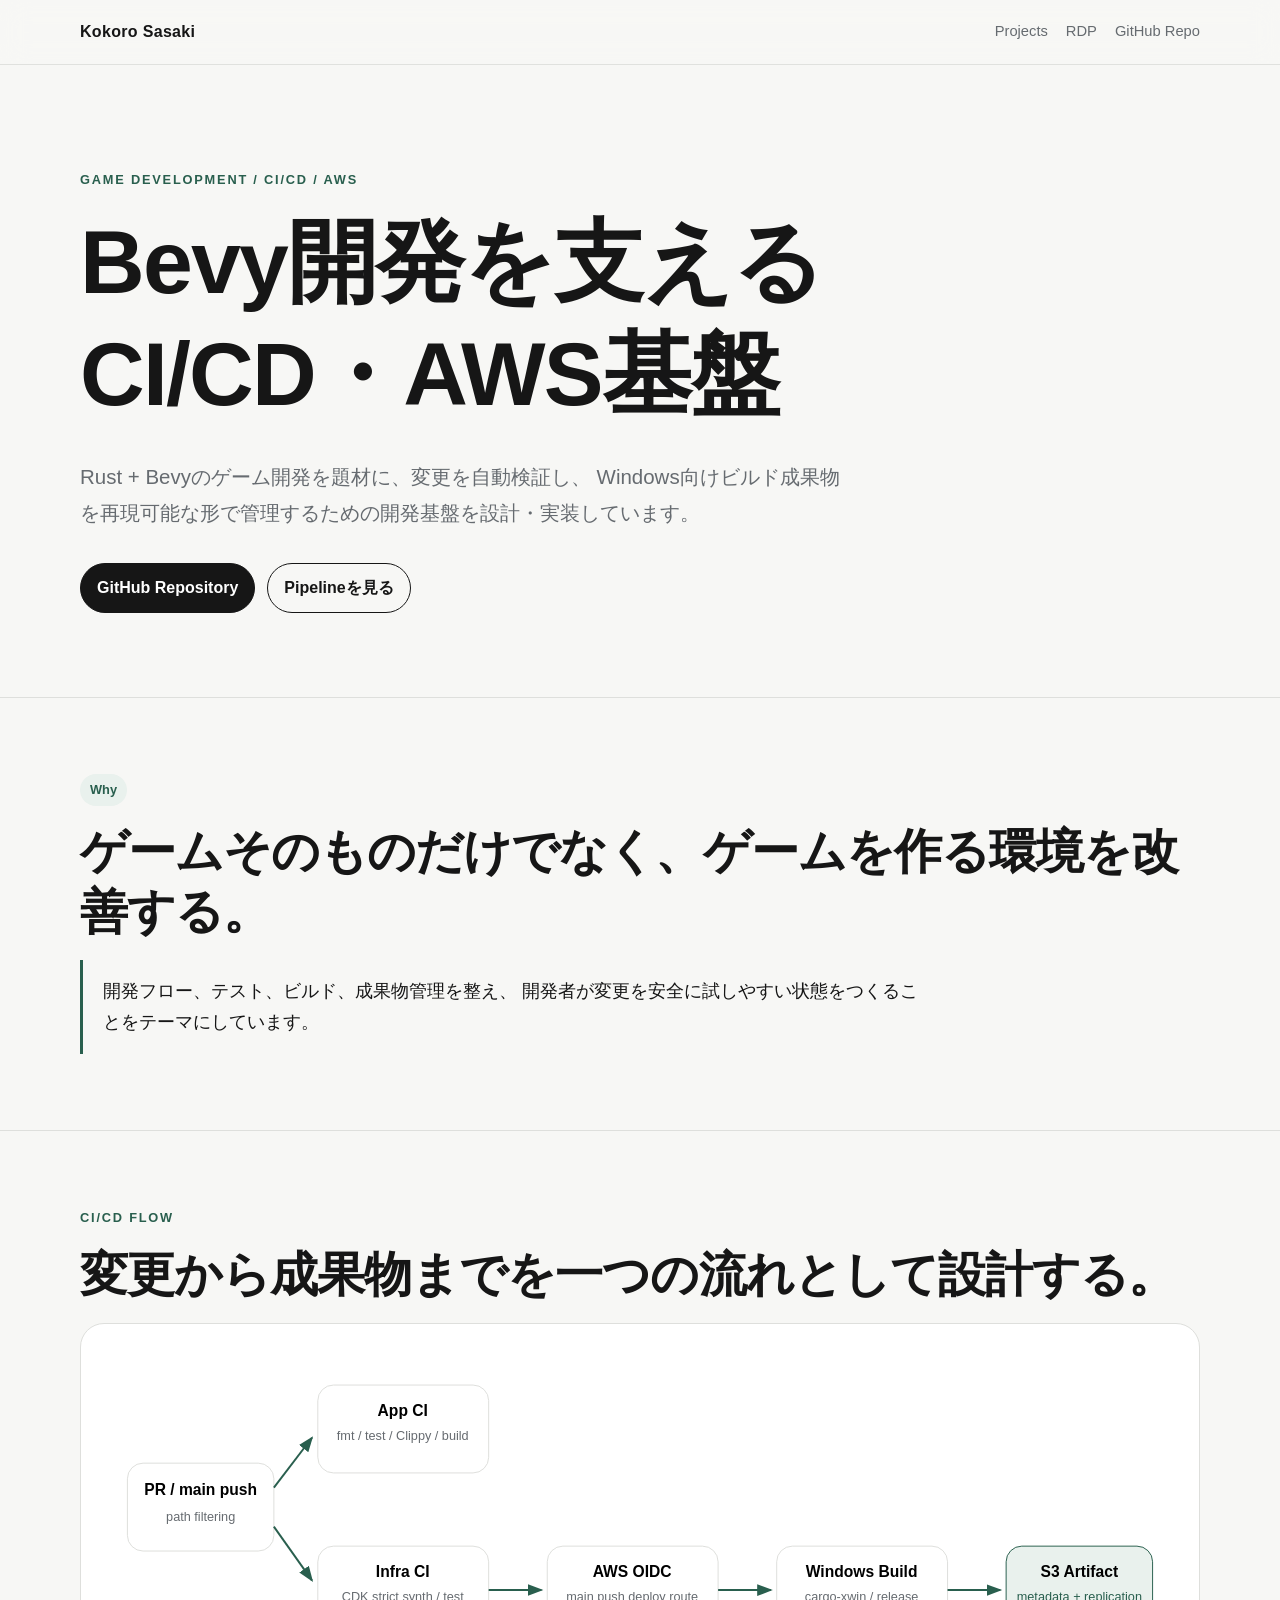
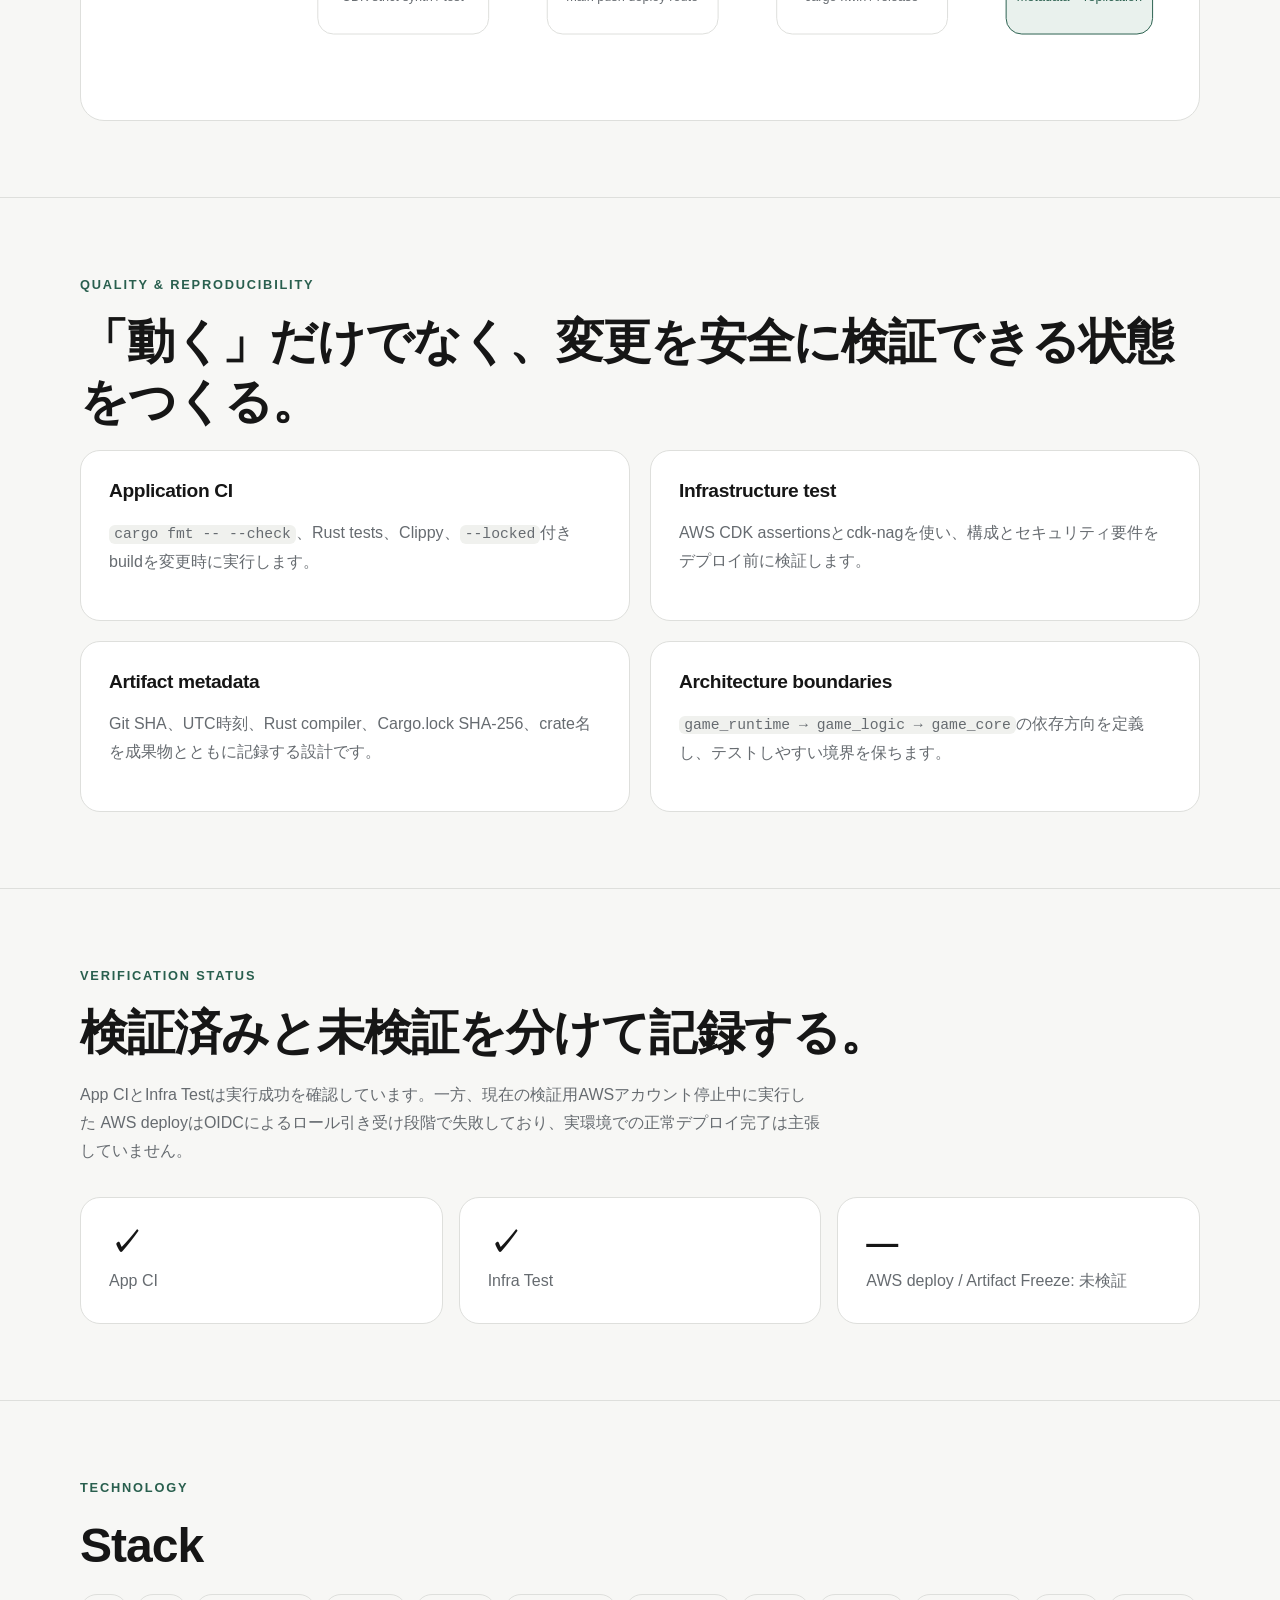
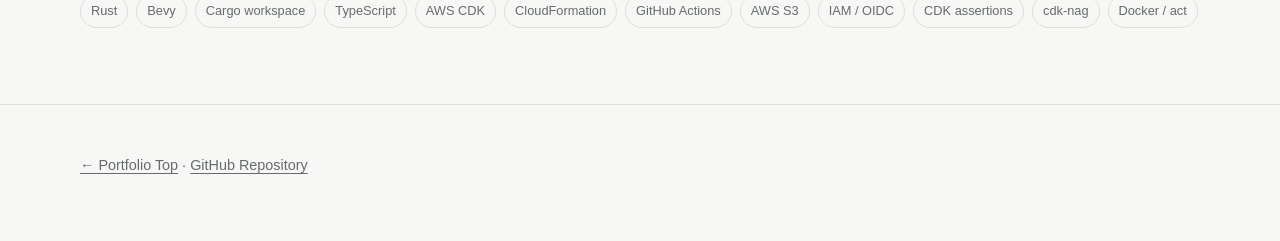
==== bevy.html @ 15b88d5d "Add bevy.html for portfolio site" ====
<!doctype html>
<html lang="ja">
<head>
  <meta charset="utf-8">
  <meta name="viewport" content="width=device-width, initial-scale=1">
  <meta name="description" content="Bevy開発を支えるCI/CD・AWS基盤 - project overview">
  <title>Bevy CI/CD & AWS Platform | Kokoro Sasaki</title>
  <link rel="stylesheet" href="assets/styles.css">
</head>
<body>
<header class="site-header">
  <div class="container nav">
    <a class="brand" href="index.html">Kokoro Sasaki</a>
    <nav class="nav-links">
      <a href="index.html#projects">Projects</a>
      <a href="rdp.html">RDP</a>
      <a href="https://github.com/sasakisenhi/Bevy_AWS_lesson">GitHub Repo</a>
    </nav>
  </div>
</header>

<main>
  <section class="hero">
    <div class="container">
      <p class="eyebrow">Game Development / CI/CD / AWS</p>
      <h1>Bevy開発を支えるCI/CD・AWS基盤</h1>
      <p class="lead">
        Rust + Bevyのゲーム開発を題材に、変更を自動検証し、
        Windows向けビルド成果物を再現可能な形で管理するための開発基盤を設計・実装しています。
      </p>
      <div class="hero-actions">
        <a class="button primary" href="https://github.com/sasakisenhi/Bevy_AWS_lesson">GitHub Repository</a>
        <a class="button" href="#pipeline">Pipelineを見る</a>
      </div>
    </div>
  </section>

  <section class="section">
    <div class="container">
      <span class="kicker">Why</span>
      <h2 style="margin-top:16px;">ゲームそのものだけでなく、ゲームを作る環境を改善する。</h2>
      <div class="callout">
        開発フロー、テスト、ビルド、成果物管理を整え、
        開発者が変更を安全に試しやすい状態をつくることをテーマにしています。
      </div>
    </div>
  </section>

  <section class="section" id="pipeline">
    <div class="container">
      <p class="eyebrow">CI/CD Flow</p>
      <h2>変更から成果物までを一つの流れとして設計する。</h2>
      <div class="diagram">
        <svg viewBox="0 0 1100 360" role="img" aria-label="Bevy CI/CD flow">
          <defs>
            <marker id="arrow-bevy" markerWidth="10" markerHeight="10" refX="7" refY="3" orient="auto"><path d="M0,0 L0,6 L8,3 z" fill="#295f4e"/></marker>
          </defs>
          <g font-family="sans-serif">
            <rect x="25" y="120" width="150" height="90" rx="16" fill="#fff" stroke="#dedfdc"/>
            <text x="100" y="153" text-anchor="middle" font-weight="700">PR / main push</text>
            <text x="100" y="179" text-anchor="middle" font-size="13" fill="#666b70">path filtering</text>

            <rect x="220" y="40" width="175" height="90" rx="16" fill="#fff" stroke="#dedfdc"/>
            <text x="307" y="72" text-anchor="middle" font-weight="700">App CI</text>
            <text x="307" y="96" text-anchor="middle" font-size="13" fill="#666b70">fmt / test / Clippy / build</text>

            <rect x="220" y="205" width="175" height="90" rx="16" fill="#fff" stroke="#dedfdc"/>
            <text x="307" y="237" text-anchor="middle" font-weight="700">Infra CI</text>
            <text x="307" y="261" text-anchor="middle" font-size="13" fill="#666b70">CDK strict synth / test</text>

            <rect x="455" y="205" width="175" height="90" rx="16" fill="#fff" stroke="#dedfdc"/>
            <text x="542" y="237" text-anchor="middle" font-weight="700">AWS OIDC</text>
            <text x="542" y="261" text-anchor="middle" font-size="13" fill="#666b70">main push deploy route</text>

            <rect x="690" y="205" width="175" height="90" rx="16" fill="#fff" stroke="#dedfdc"/>
            <text x="777" y="237" text-anchor="middle" font-weight="700">Windows Build</text>
            <text x="777" y="261" text-anchor="middle" font-size="13" fill="#666b70">cargo-xwin / release</text>

            <rect x="925" y="205" width="150" height="90" rx="16" fill="#e9f1ed" stroke="#295f4e"/>
            <text x="1000" y="237" text-anchor="middle" font-weight="700">S3 Artifact</text>
            <text x="1000" y="261" text-anchor="middle" font-size="13" fill="#295f4e">metadata + replication</text>

            <g stroke="#295f4e" stroke-width="2" marker-end="url(#arrow-bevy)">
              <line x1="175" y1="145" x2="214" y2="94"/>
              <line x1="175" y1="185" x2="214" y2="240"/>
              <line x1="395" y1="250" x2="449" y2="250"/>
              <line x1="630" y1="250" x2="684" y2="250"/>
              <line x1="865" y1="250" x2="919" y2="250"/>
            </g>
          </g>
        </svg>
      </div>
    </div>
  </section>

  <section class="section">
    <div class="container">
      <p class="eyebrow">Quality & Reproducibility</p>
      <h2>「動く」だけでなく、変更を安全に検証できる状態をつくる。</h2>
      <div class="grid-2">
        <div class="card"><h3>Application CI</h3><p class="muted"><code>cargo fmt -- --check</code>、Rust tests、Clippy、<code>--locked</code>付きbuildを変更時に実行します。</p></div>
        <div class="card"><h3>Infrastructure test</h3><p class="muted">AWS CDK assertionsとcdk-nagを使い、構成とセキュリティ要件をデプロイ前に検証します。</p></div>
        <div class="card"><h3>Artifact metadata</h3><p class="muted">Git SHA、UTC時刻、Rust compiler、Cargo.lock SHA-256、crate名を成果物とともに記録する設計です。</p></div>
        <div class="card"><h3>Architecture boundaries</h3><p class="muted"><code>game_runtime → game_logic → game_core</code>の依存方向を定義し、テストしやすい境界を保ちます。</p></div>
      </div>
    </div>
  </section>

  <section class="section">
    <div class="container">
      <p class="eyebrow">Verification Status</p>
      <h2>検証済みと未検証を分けて記録する。</h2>
      <p class="section-intro">
        App CIとInfra Testは実行成功を確認しています。一方、現在の検証用AWSアカウント停止中に実行した
        AWS deployはOIDCによるロール引き受け段階で失敗しており、実環境での正常デプロイ完了は主張していません。
      </p>
      <div class="grid-3">
        <div class="card"><div class="metric">✓</div><div class="muted">App CI</div></div>
        <div class="card"><div class="metric">✓</div><div class="muted">Infra Test</div></div>
        <div class="card"><div class="metric">—</div><div class="muted">AWS deploy / Artifact Freeze: 未検証</div></div>
      </div>
    </div>
  </section>

  <section class="section">
    <div class="container">
      <p class="eyebrow">Technology</p>
      <h2>Stack</h2>
      <div class="tags">
        <span class="tag">Rust</span><span class="tag">Bevy</span><span class="tag">Cargo workspace</span>
        <span class="tag">TypeScript</span><span class="tag">AWS CDK</span><span class="tag">CloudFormation</span>
        <span class="tag">GitHub Actions</span><span class="tag">AWS S3</span><span class="tag">IAM / OIDC</span>
        <span class="tag">CDK assertions</span><span class="tag">cdk-nag</span><span class="tag">Docker / act</span>
      </div>
    </div>
  </section>
</main>

<footer><div class="container"><a href="index.html">← Portfolio Top</a> · <a href="https://github.com/sasakisenhi/Bevy_AWS_lesson">GitHub Repository</a></div></footer>
</body>
</html>
---- assets/styles.css ----
:root {
  --bg: #f7f7f5;
  --surface: #ffffff;
  --text: #161616;
  --muted: #666b70;
  --line: #dedfdc;
  --accent: #295f4e;
  --accent-soft: #e9f1ed;
  --code: #f0f1ee;
  --max: 1120px;
}

* { box-sizing: border-box; }
html { scroll-behavior: smooth; }
body {
  margin: 0;
  background: var(--bg);
  color: var(--text);
  font-family: -apple-system, BlinkMacSystemFont, "Segoe UI", "Noto Sans JP",
    "Hiragino Kaku Gothic ProN", "Yu Gothic", sans-serif;
  line-height: 1.75;
}
a { color: inherit; text-decoration-thickness: 1px; text-underline-offset: 3px; }
a:hover { color: var(--accent); }
.container { width: min(calc(100% - 40px), var(--max)); margin: 0 auto; }
.site-header {
  position: sticky; top: 0; z-index: 20;
  backdrop-filter: blur(14px);
  background: rgba(247,247,245,.88);
  border-bottom: 1px solid rgba(222,223,220,.9);
}
.nav { min-height: 64px; display: flex; align-items: center; justify-content: space-between; gap: 24px; }
.brand { font-weight: 700; text-decoration: none; letter-spacing: .02em; }
.nav-links { display: flex; flex-wrap: wrap; gap: 18px; font-size: .92rem; color: var(--muted); }
.nav-links a { text-decoration: none; }
.hero { padding: 104px 0 84px; }
.eyebrow {
  margin: 0 0 16px; color: var(--accent); font-weight: 700;
  font-size: .8rem; letter-spacing: .14em; text-transform: uppercase;
}
h1, h2, h3 { line-height: 1.25; letter-spacing: -.02em; }
h1 { font-size: clamp(2.7rem, 7vw, 5.6rem); margin: 0; max-width: 980px; font-weight: 760; }
h2 { font-size: clamp(1.8rem, 4vw, 3rem); margin: 0 0 18px; }
h3 { font-size: 1.2rem; margin: 0 0 10px; }
.lead { max-width: 760px; font-size: clamp(1.05rem, 2vw, 1.28rem); color: var(--muted); margin: 28px 0 0; }
.hero-actions { display: flex; flex-wrap: wrap; gap: 12px; margin-top: 32px; }
.button {
  display: inline-flex; align-items: center; justify-content: center;
  padding: 10px 16px; border: 1px solid var(--text); border-radius: 999px;
  text-decoration: none; font-weight: 650; background: transparent;
}
.button.primary { background: var(--text); color: white; }
.button.primary:hover { background: var(--accent); border-color: var(--accent); color: white; }
.section { padding: 76px 0; border-top: 1px solid var(--line); }
.section-intro { max-width: 740px; color: var(--muted); margin-bottom: 32px; }
.grid-2 { display: grid; grid-template-columns: repeat(2, minmax(0,1fr)); gap: 20px; }
.grid-3 { display: grid; grid-template-columns: repeat(3, minmax(0,1fr)); gap: 16px; }
.card {
  background: var(--surface); border: 1px solid var(--line); border-radius: 20px;
  padding: 28px;
}
.project-card {
  min-height: 360px; display: flex; flex-direction: column; justify-content: space-between;
}
.project-card .meta { color: var(--accent); font-size: .82rem; font-weight: 700; letter-spacing: .08em; text-transform: uppercase; }
.project-card p { color: var(--muted); }
.tags { display: flex; flex-wrap: wrap; gap: 8px; margin: 18px 0 0; }
.tag { border: 1px solid var(--line); border-radius: 999px; padding: 5px 10px; font-size: .8rem; color: var(--muted); background: var(--bg); }
.card-link { margin-top: 28px; font-weight: 700; }
.diagram {
  background: var(--surface); border: 1px solid var(--line); border-radius: 24px;
  padding: 22px; overflow-x: auto;
}
.diagram svg { display: block; width: 100%; height: auto; min-width: 700px; }
.kicker {
  display: inline-block; background: var(--accent-soft); color: var(--accent);
  border-radius: 999px; padding: 5px 10px; font-weight: 700; font-size: .8rem;
}
.metric { font-size: 2rem; font-weight: 760; line-height: 1.1; margin-bottom: 6px; }
.muted { color: var(--muted); }
.callout {
  border-left: 3px solid var(--accent); padding: 16px 0 16px 20px;
  max-width: 850px; font-size: 1.1rem;
}
.flow {
  display: grid; grid-template-columns: repeat(6, minmax(120px,1fr)); gap: 10px;
  align-items: stretch; margin-top: 24px;
}
.flow-step {
  background: var(--surface); border: 1px solid var(--line); border-radius: 16px;
  padding: 18px 14px; min-height: 110px;
}
.flow-step strong { display: block; font-size: .92rem; margin-bottom: 7px; }
.flow-step span { color: var(--muted); font-size: .82rem; }
.list-clean { list-style: none; padding: 0; margin: 0; }
.list-clean li { padding: 14px 0; border-bottom: 1px solid var(--line); }
.list-clean li:last-child { border-bottom: 0; }
footer { padding: 48px 0 64px; border-top: 1px solid var(--line); color: var(--muted); font-size: .9rem; }
code { background: var(--code); border-radius: 6px; padding: .1em .35em; font-family: ui-monospace, SFMono-Regular, Menlo, monospace; font-size: .92em; }

@media (max-width: 800px) {
  .hero { padding: 72px 0 58px; }
  .grid-2, .grid-3 { grid-template-columns: 1fr; }
  .flow { grid-template-columns: 1fr 1fr; }
  .nav { align-items: flex-start; padding: 14px 0; }
  .nav-links { justify-content: flex-end; }
}
@media (max-width: 520px) {
  .container { width: min(calc(100% - 28px), var(--max)); }
  .flow { grid-template-columns: 1fr; }
  .nav { flex-direction: column; gap: 8px; }
  h1 { font-size: 2.55rem; }
}
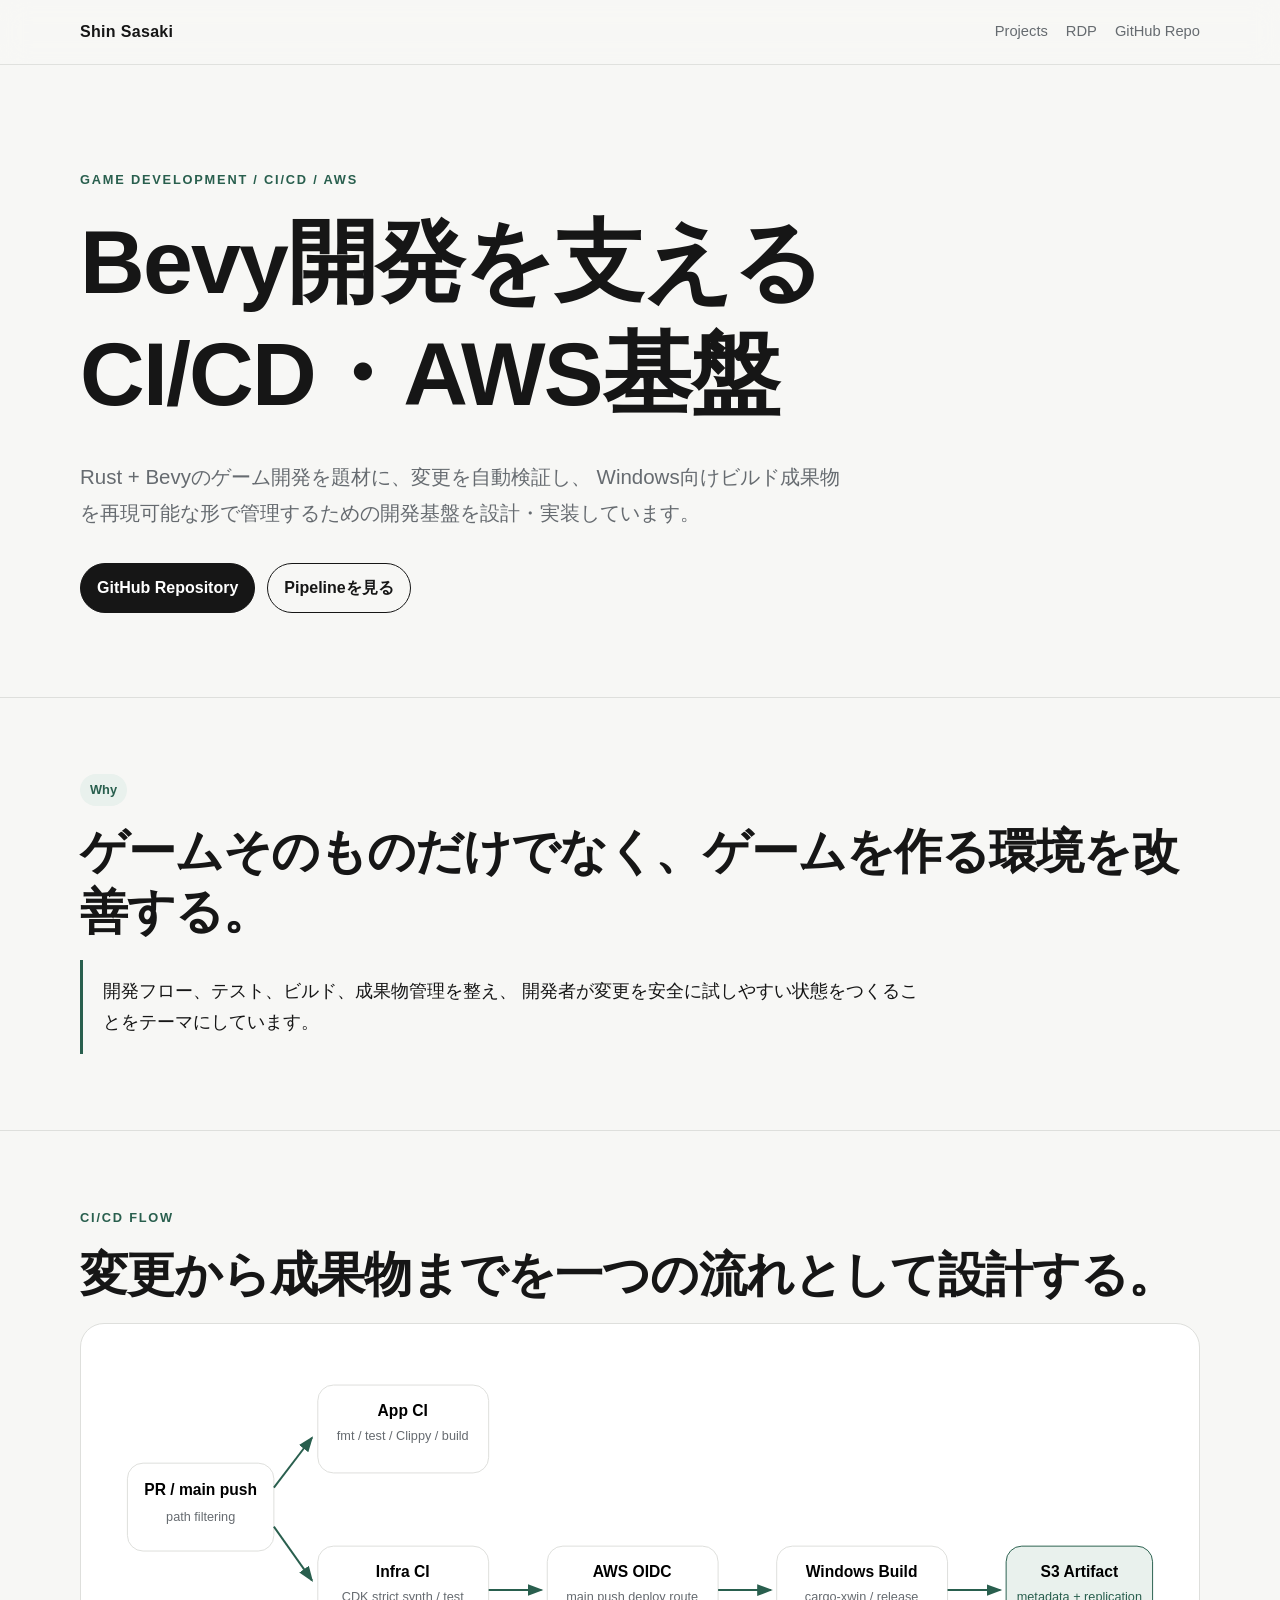
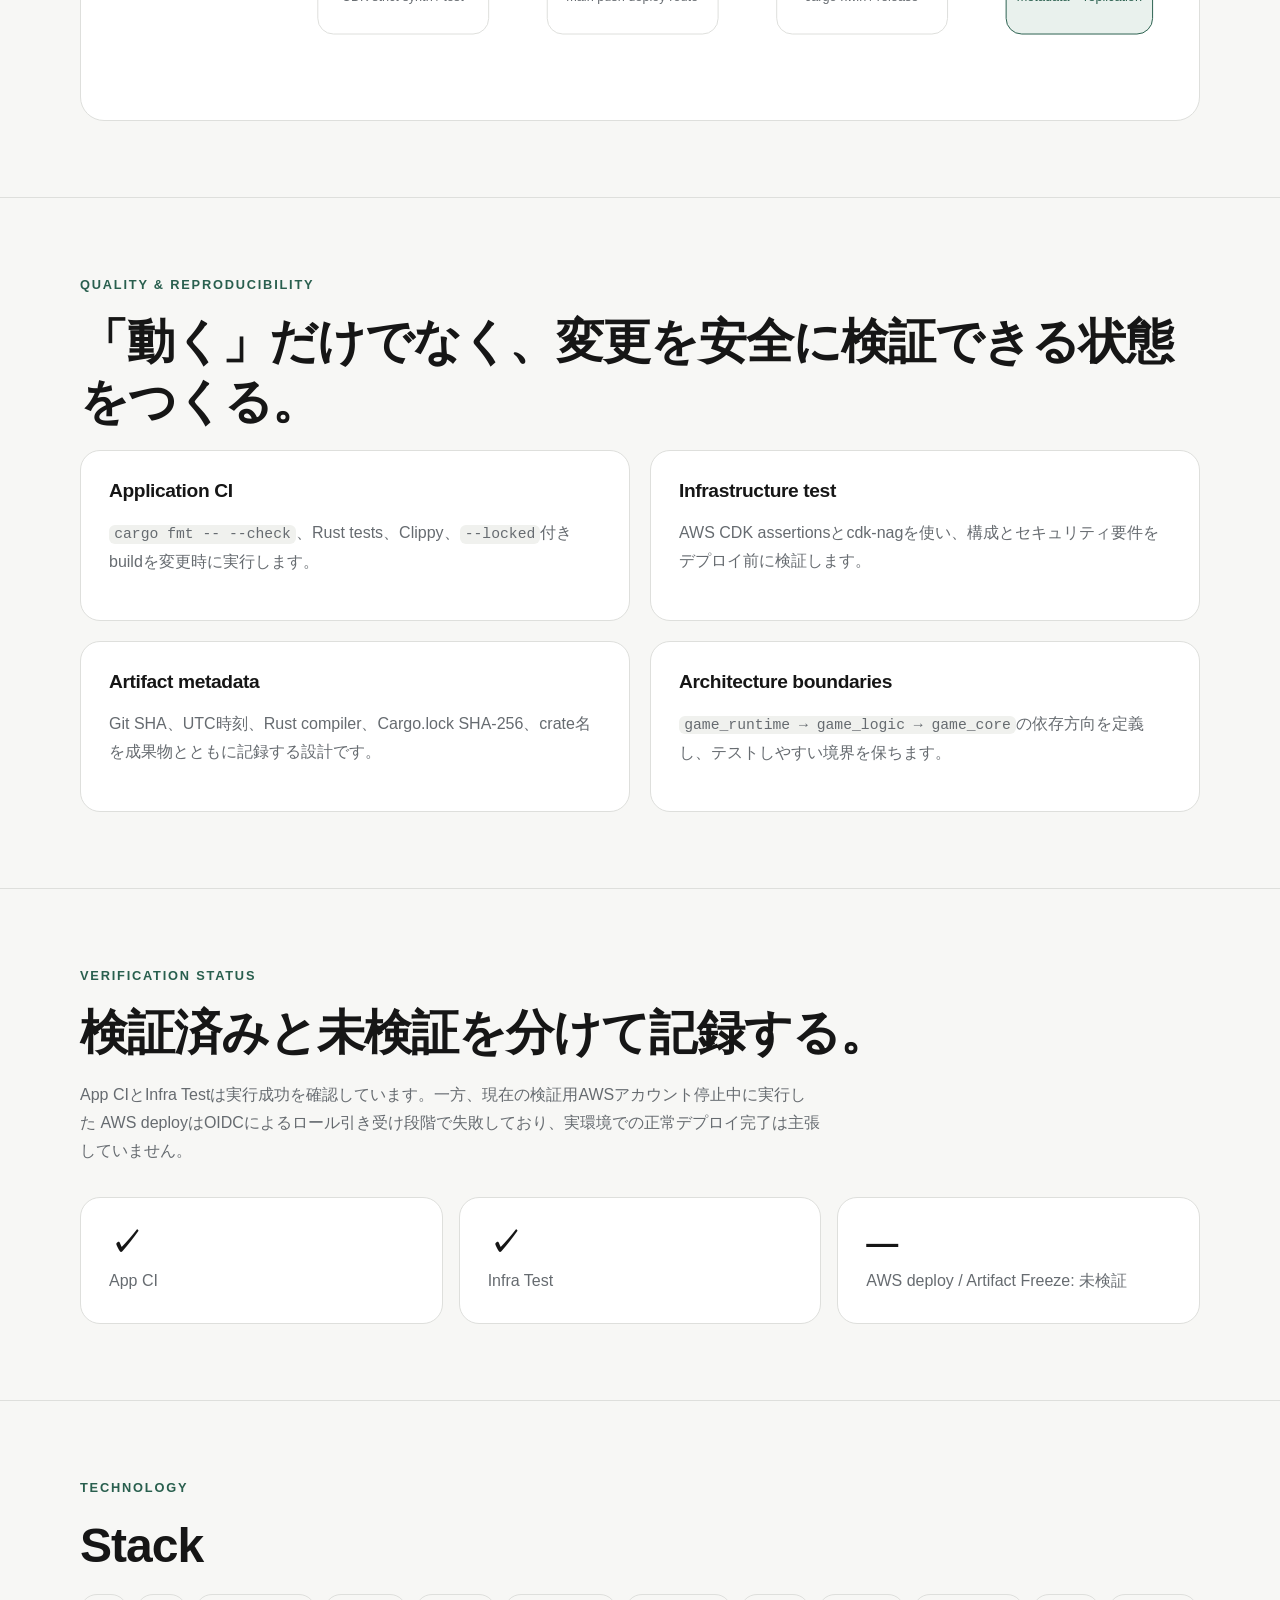
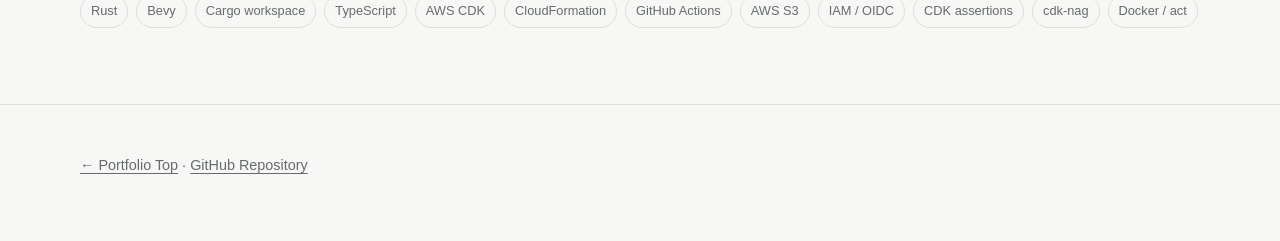
==== commit f783c39f: "Standardize portfolio name to Shin Sasaki" ====
--- a/bevy.html
+++ b/bevy.html
@@ -4,13 +4,13 @@
   <meta charset="utf-8">
   <meta name="viewport" content="width=device-width, initial-scale=1">
   <meta name="description" content="Bevy開発を支えるCI/CD・AWS基盤 - project overview">
-  <title>Bevy CI/CD & AWS Platform | Kokoro Sasaki</title>
+  <title>Bevy CI/CD & AWS Platform | Shin Sasaki</title>
   <link rel="stylesheet" href="assets/styles.css">
 </head>
 <body>
 <header class="site-header">
   <div class="container nav">
-    <a class="brand" href="index.html">Kokoro Sasaki</a>
+    <a class="brand" href="index.html">Shin Sasaki</a>
     <nav class="nav-links">
       <a href="index.html#projects">Projects</a>
       <a href="rdp.html">RDP</a>
--- a/assets/styles.css
+++ b/assets/styles.css
@@ -103,6 +103,8 @@
   .hero { padding: 72px 0 58px; }
   .grid-2, .grid-3 { grid-template-columns: 1fr; }
   .flow { grid-template-columns: 1fr 1fr; }
+  .evidence-block { grid-template-columns: 1fr; }
+  .terminal-shot img { margin: 0 auto; }
   .nav { align-items: flex-start; padding: 14px 0; }
   .nav-links { justify-content: flex-end; }
 }
@@ -112,3 +114,33 @@
   .nav { flex-direction: column; gap: 8px; }
   h1 { font-size: 2.55rem; }
 }
+
+
+.evidence-block {
+  margin-top: 32px;
+  display: grid;
+  grid-template-columns: minmax(0, 1fr) 360px;
+  gap: 32px;
+  align-items: center;
+  background: var(--surface);
+  border: 1px solid var(--line);
+  border-radius: 24px;
+  padding: 28px;
+}
+.evidence-copy .eyebrow { margin-bottom: 10px; }
+.evidence-copy h3 { font-size: 1.45rem; }
+.terminal-shot { margin: 0; }
+.terminal-shot img {
+  display: block;
+  width: 340px;
+  max-width: 100%;
+  height: auto;
+  border-radius: 12px;
+  box-shadow: 0 14px 36px rgba(22, 22, 22, .12);
+}
+.terminal-shot figcaption {
+  margin-top: 10px;
+  color: var(--muted);
+  font-size: .82rem;
+  line-height: 1.55;
+}
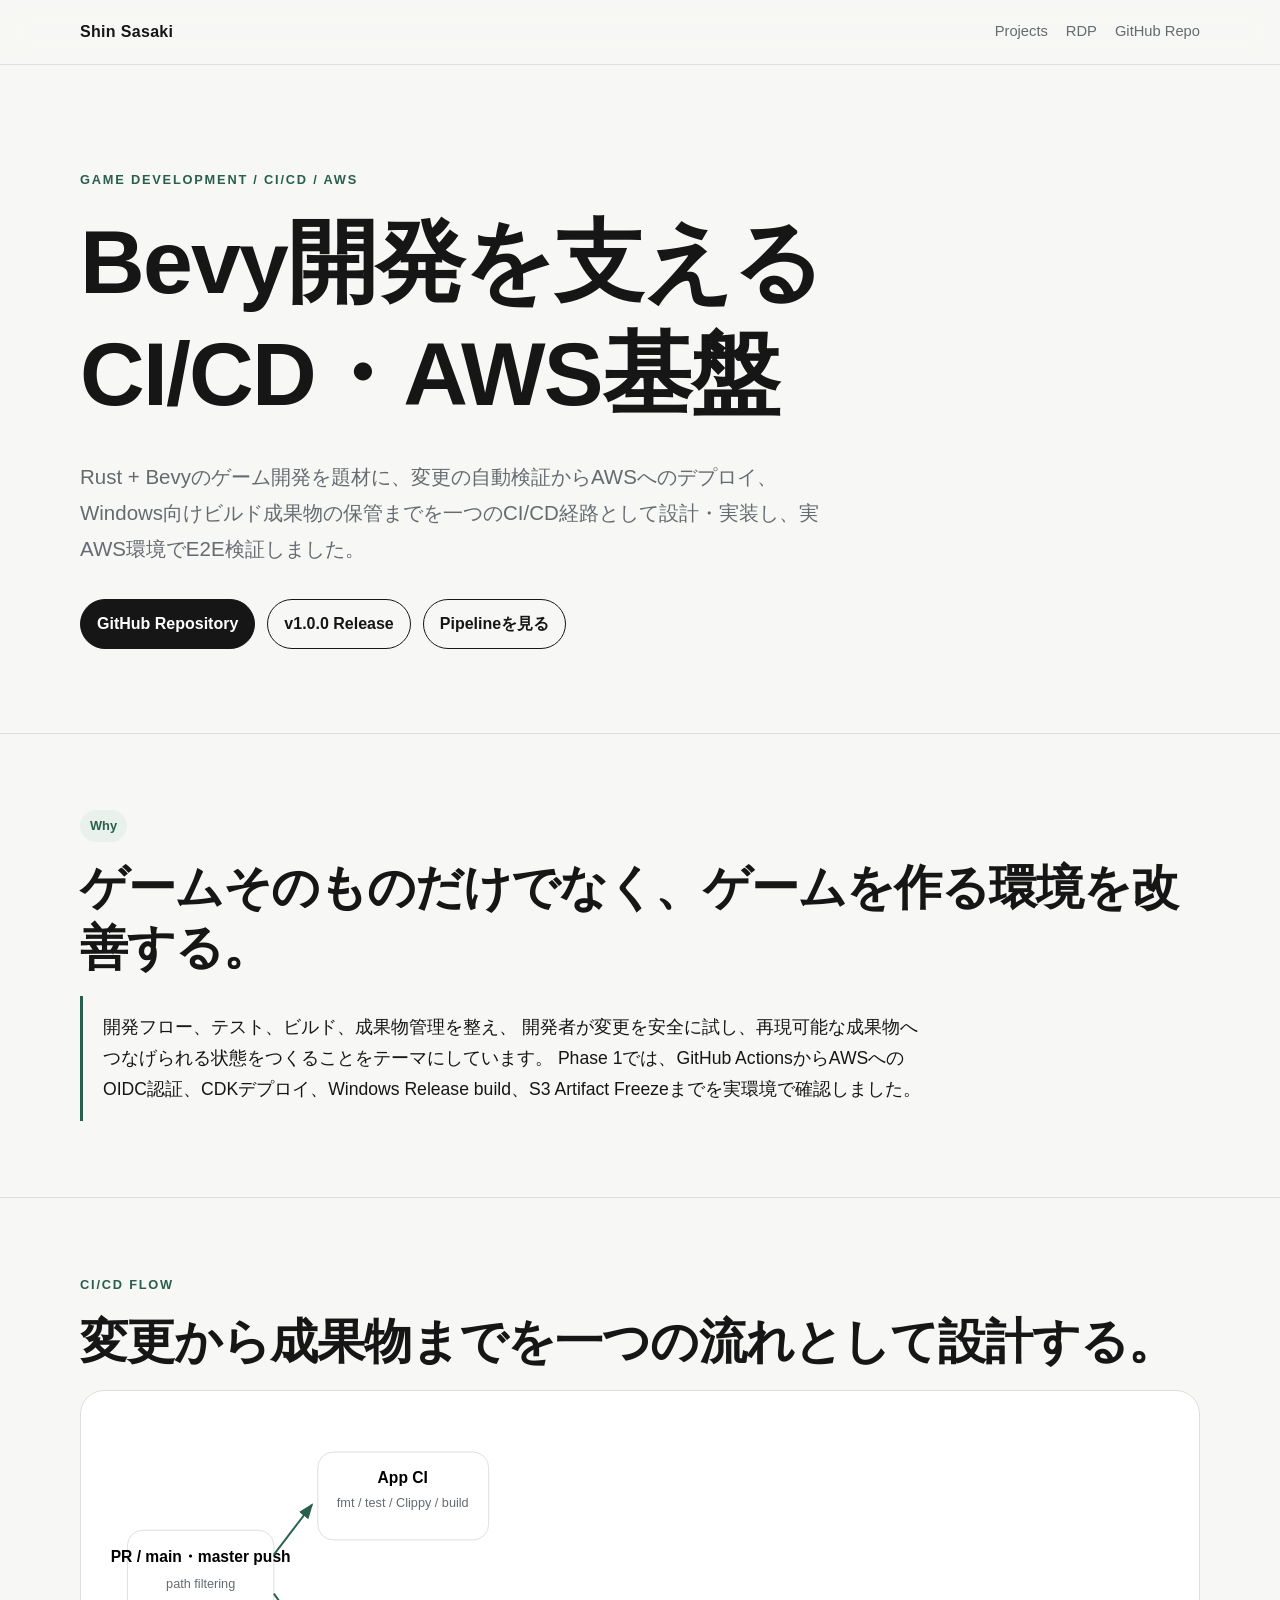
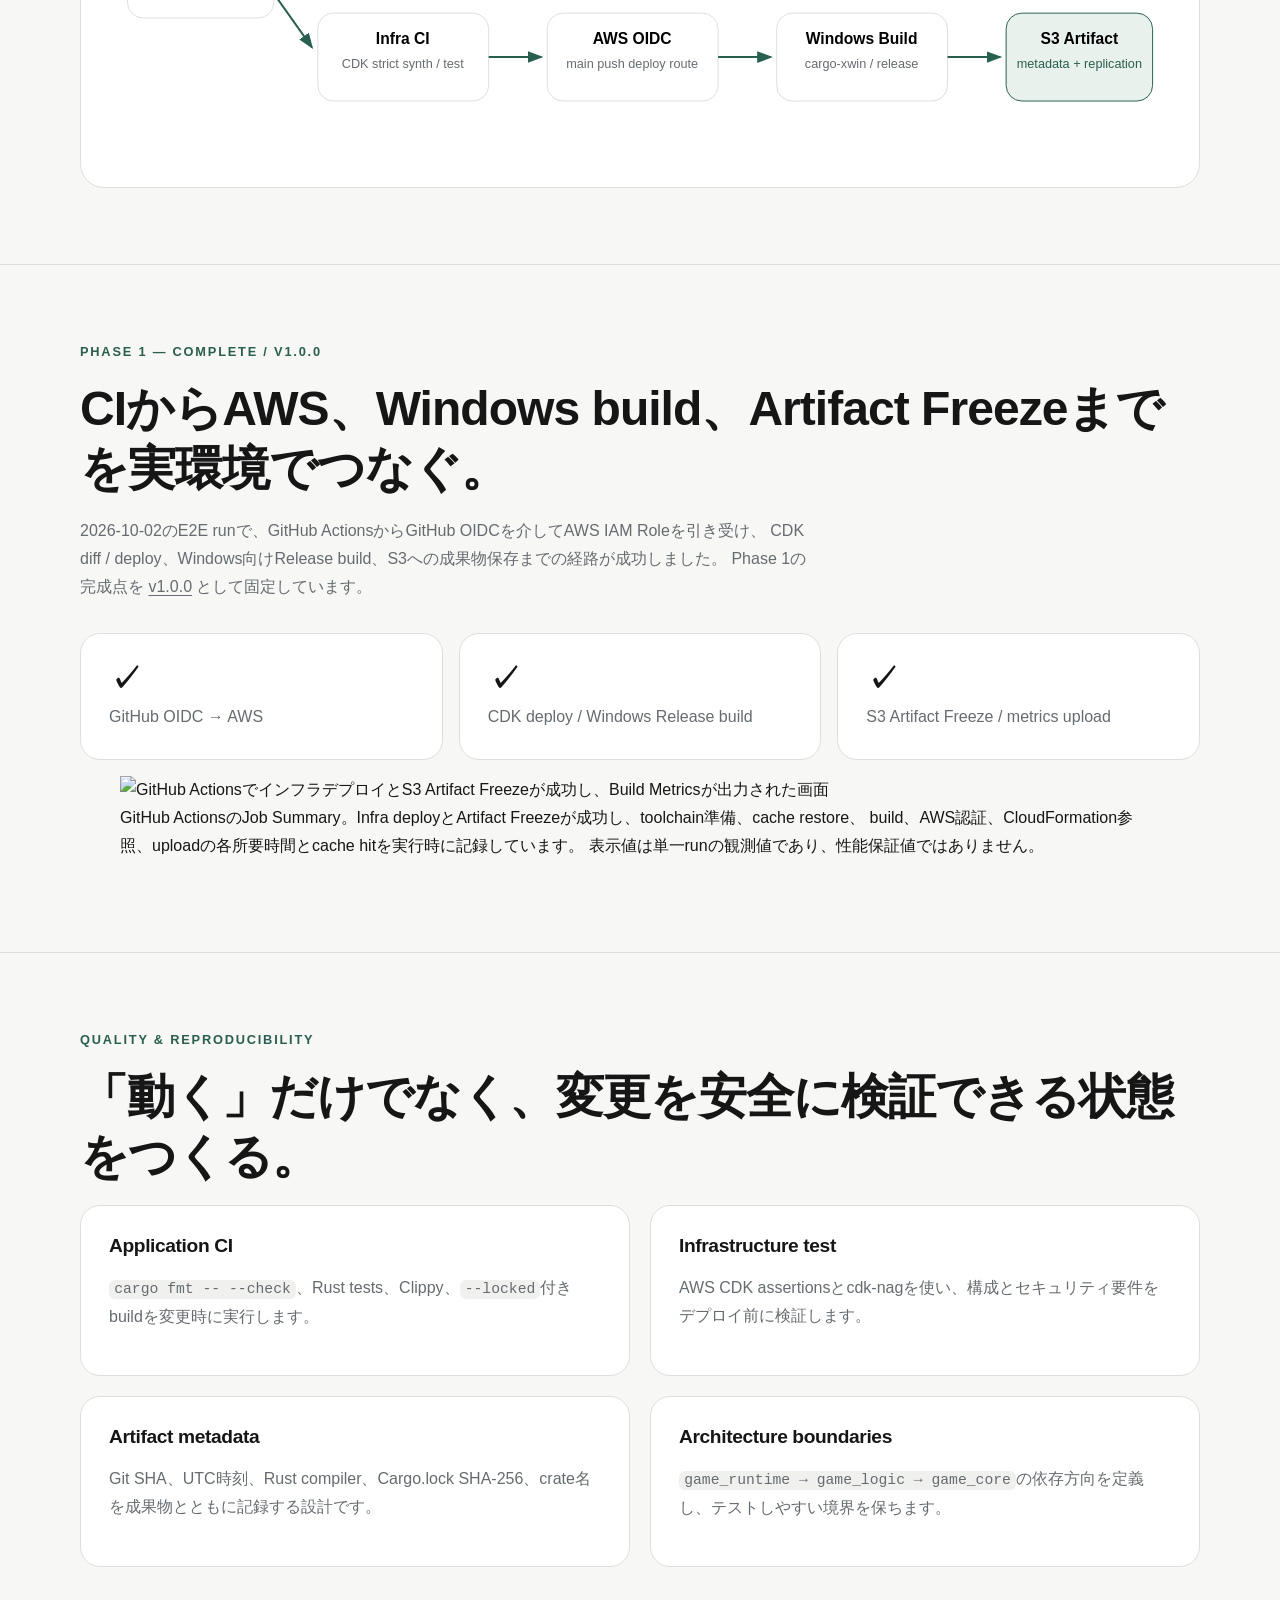
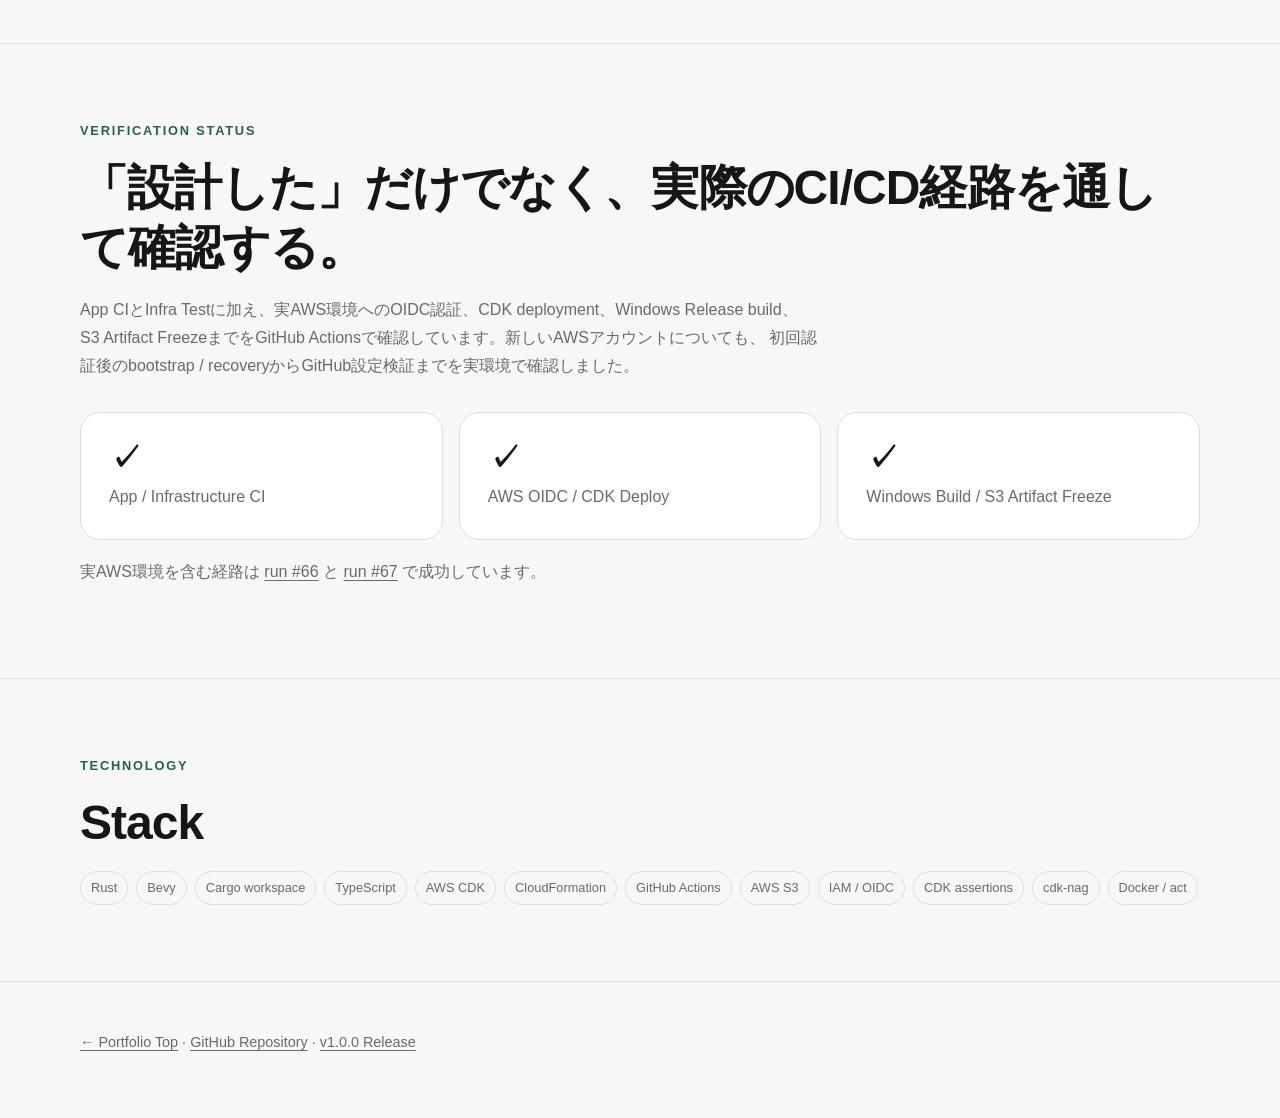
==== commit d768cd62: "Refresh Bevy portfolio for v1.0.0" ====
--- a/bevy.html
+++ b/bevy.html
@@ -25,11 +25,12 @@
       <p class="eyebrow">Game Development / CI/CD / AWS</p>
       <h1>Bevy開発を支えるCI/CD・AWS基盤</h1>
       <p class="lead">
-        Rust + Bevyのゲーム開発を題材に、変更を自動検証し、
-        Windows向けビルド成果物を再現可能な形で管理するための開発基盤を設計・実装しています。
+        Rust + Bevyのゲーム開発を題材に、変更の自動検証からAWSへのデプロイ、
+        Windows向けビルド成果物の保管までを一つのCI/CD経路として設計・実装し、実AWS環境でE2E検証しました。
       </p>
       <div class="hero-actions">
         <a class="button primary" href="https://github.com/sasakisenhi/Bevy_AWS_lesson">GitHub Repository</a>
+        <a class="button" href="https://github.com/sasakisenhi/Bevy_AWS_lesson/releases/tag/v1.0.0">v1.0.0 Release</a>
         <a class="button" href="#pipeline">Pipelineを見る</a>
       </div>
     </div>
@@ -41,7 +42,8 @@
       <h2 style="margin-top:16px;">ゲームそのものだけでなく、ゲームを作る環境を改善する。</h2>
       <div class="callout">
         開発フロー、テスト、ビルド、成果物管理を整え、
-        開発者が変更を安全に試しやすい状態をつくることをテーマにしています。
+        開発者が変更を安全に試し、再現可能な成果物へつなげられる状態をつくることをテーマにしています。
+        Phase 1では、GitHub ActionsからAWSへのOIDC認証、CDKデプロイ、Windows Release build、S3 Artifact Freezeまでを実環境で確認しました。
       </div>
     </div>
   </section>
@@ -57,7 +59,7 @@
           </defs>
           <g font-family="sans-serif">
             <rect x="25" y="120" width="150" height="90" rx="16" fill="#fff" stroke="#dedfdc"/>
-            <text x="100" y="153" text-anchor="middle" font-weight="700">PR / main push</text>
+            <text x="100" y="153" text-anchor="middle" font-weight="700">PR / main・master push</text>
             <text x="100" y="179" text-anchor="middle" font-size="13" fill="#666b70">path filtering</text>
 
             <rect x="220" y="40" width="175" height="90" rx="16" fill="#fff" stroke="#dedfdc"/>
@@ -95,6 +97,35 @@
 
   <section class="section">
     <div class="container">
+      <p class="eyebrow">Phase 1 — Complete / v1.0.0</p>
+      <h2>CIからAWS、Windows build、Artifact Freezeまでを実環境でつなぐ。</h2>
+      <p class="section-intro">
+        2026-10-02のE2E runで、GitHub ActionsからGitHub OIDCを介してAWS IAM Roleを引き受け、
+        CDK diff / deploy、Windows向けRelease build、S3への成果物保存までの経路が成功しました。
+        Phase 1の完成点を <a href="https://github.com/sasakisenhi/Bevy_AWS_lesson/releases/tag/v1.0.0">v1.0.0</a> として固定しています。
+      </p>
+      <div class="grid-3">
+        <div class="card"><div class="metric">✓</div><div class="muted">GitHub OIDC → AWS</div></div>
+        <div class="card"><div class="metric">✓</div><div class="muted">CDK deploy / Windows Release build</div></div>
+        <div class="card"><div class="metric">✓</div><div class="muted">S3 Artifact Freeze / metrics upload</div></div>
+      </div>
+      <figure class="wide-shot">
+        <img
+          src="assets/bevy-ci-build-metrics.webp"
+          alt="GitHub ActionsでインフラデプロイとS3 Artifact Freezeが成功し、Build Metricsが出力された画面"
+          loading="lazy"
+        >
+        <figcaption>
+          GitHub ActionsのJob Summary。Infra deployとArtifact Freezeが成功し、toolchain準備、cache restore、
+          build、AWS認証、CloudFormation参照、uploadの各所要時間とcache hitを実行時に記録しています。
+          表示値は単一runの観測値であり、性能保証値ではありません。
+        </figcaption>
+      </figure>
+    </div>
+  </section>
+
+  <section class="section">
+    <div class="container">
       <p class="eyebrow">Quality & Reproducibility</p>
       <h2>「動く」だけでなく、変更を安全に検証できる状態をつくる。</h2>
       <div class="grid-2">
@@ -109,16 +140,23 @@
   <section class="section">
     <div class="container">
       <p class="eyebrow">Verification Status</p>
-      <h2>検証済みと未検証を分けて記録する。</h2>
+      <h2>「設計した」だけでなく、実際のCI/CD経路を通して確認する。</h2>
       <p class="section-intro">
-        App CIとInfra Testは実行成功を確認しています。一方、現在の検証用AWSアカウント停止中に実行した
-        AWS deployはOIDCによるロール引き受け段階で失敗しており、実環境での正常デプロイ完了は主張していません。
+        App CIとInfra Testに加え、実AWS環境へのOIDC認証、CDK deployment、Windows Release build、
+        S3 Artifact FreezeまでをGitHub Actionsで確認しています。新しいAWSアカウントについても、
+        初回認証後のbootstrap / recoveryからGitHub設定検証までを実環境で確認しました。
       </p>
       <div class="grid-3">
-        <div class="card"><div class="metric">✓</div><div class="muted">App CI</div></div>
-        <div class="card"><div class="metric">✓</div><div class="muted">Infra Test</div></div>
-        <div class="card"><div class="metric">—</div><div class="muted">AWS deploy / Artifact Freeze: 未検証</div></div>
+        <div class="card"><div class="metric">✓</div><div class="muted">App / Infrastructure CI</div></div>
+        <div class="card"><div class="metric">✓</div><div class="muted">AWS OIDC / CDK Deploy</div></div>
+        <div class="card"><div class="metric">✓</div><div class="muted">Windows Build / S3 Artifact Freeze</div></div>
       </div>
+      <p class="muted" style="margin-top:18px;">
+        実AWS環境を含む経路は
+        <a href="https://github.com/sasakisenhi/Bevy_AWS_lesson/actions/runs/37017781536">run #66</a> と
+        <a href="https://github.com/sasakisenhi/Bevy_AWS_lesson/actions/runs/37061603566">run #67</a>
+        で成功しています。
+      </p>
     </div>
   </section>
 
@@ -136,6 +174,6 @@
   </section>
 </main>
 
-<footer><div class="container"><a href="index.html">← Portfolio Top</a> · <a href="https://github.com/sasakisenhi/Bevy_AWS_lesson">GitHub Repository</a></div></footer>
+<footer><div class="container"><a href="index.html">← Portfolio Top</a> · <a href="https://github.com/sasakisenhi/Bevy_AWS_lesson">GitHub Repository</a> · <a href="https://github.com/sasakisenhi/Bevy_AWS_lesson/releases/tag/v1.0.0">v1.0.0 Release</a></div></footer>
 </body>
 </html>
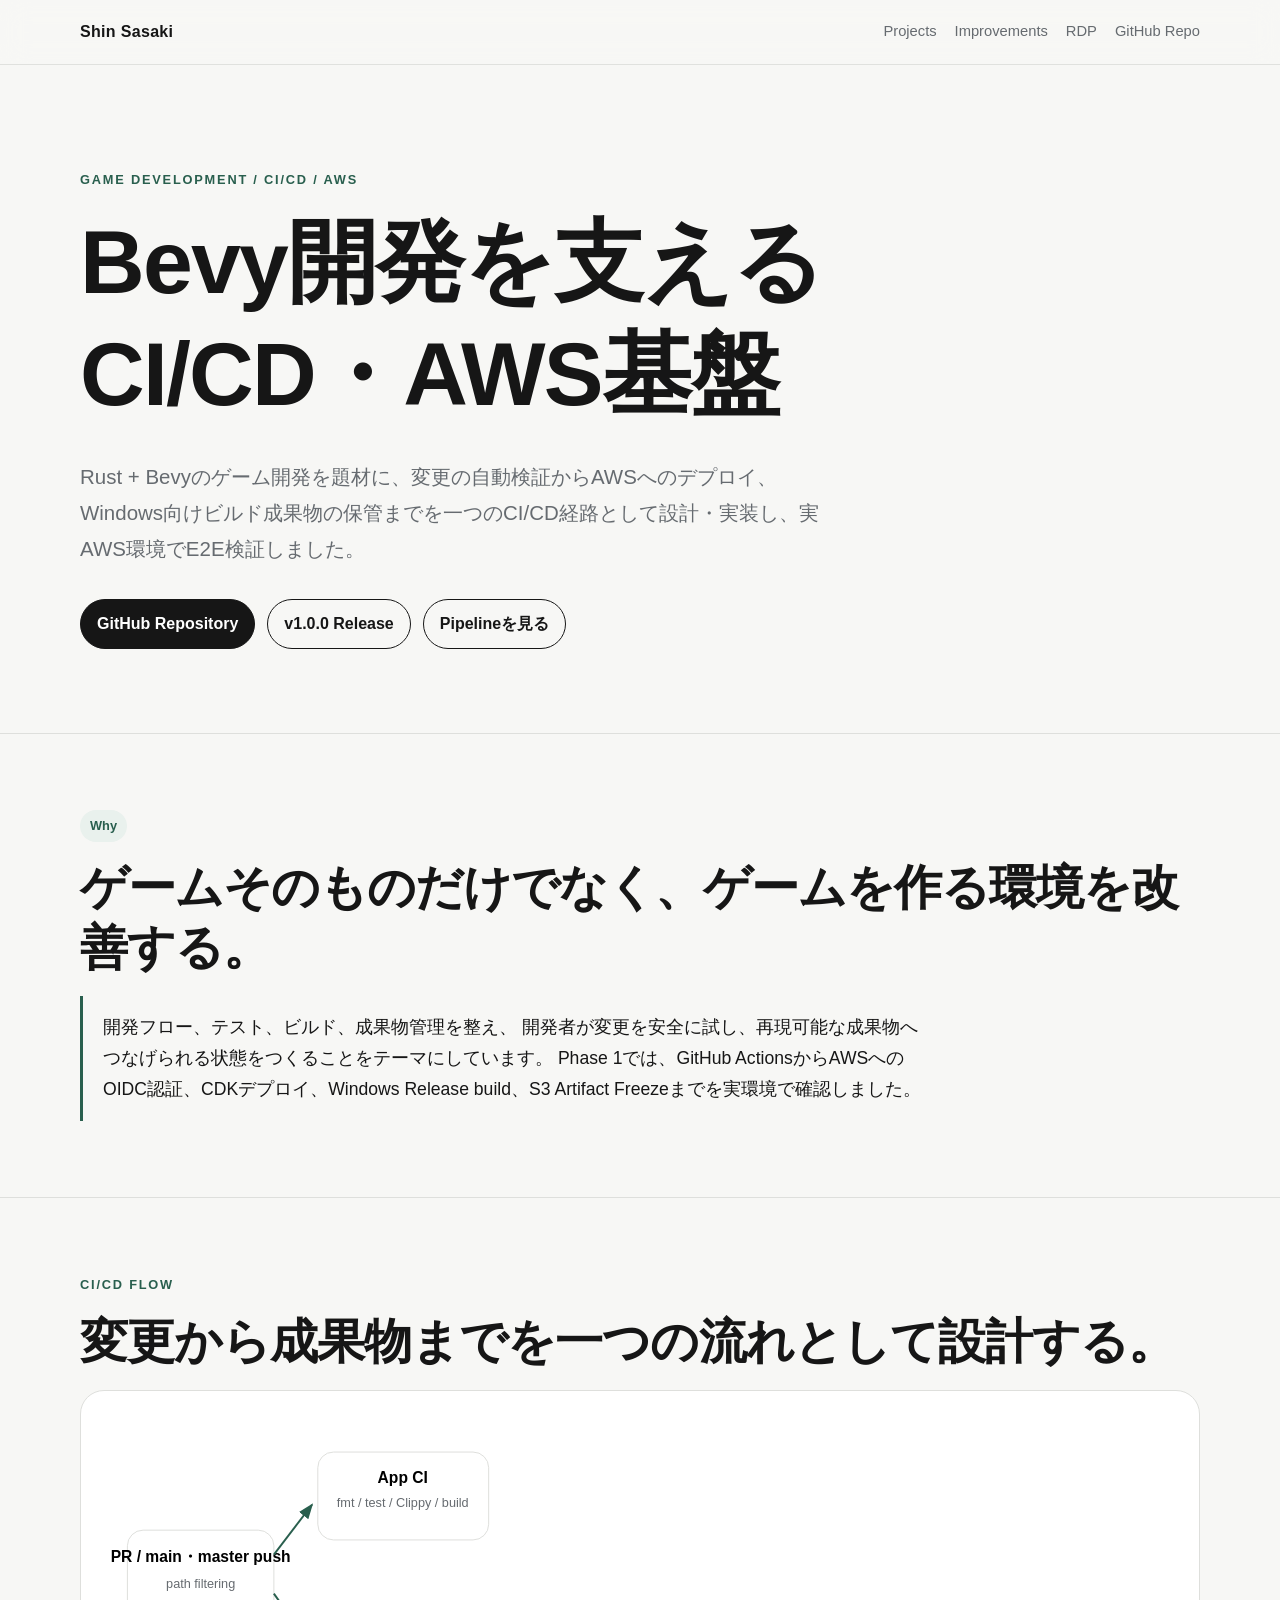
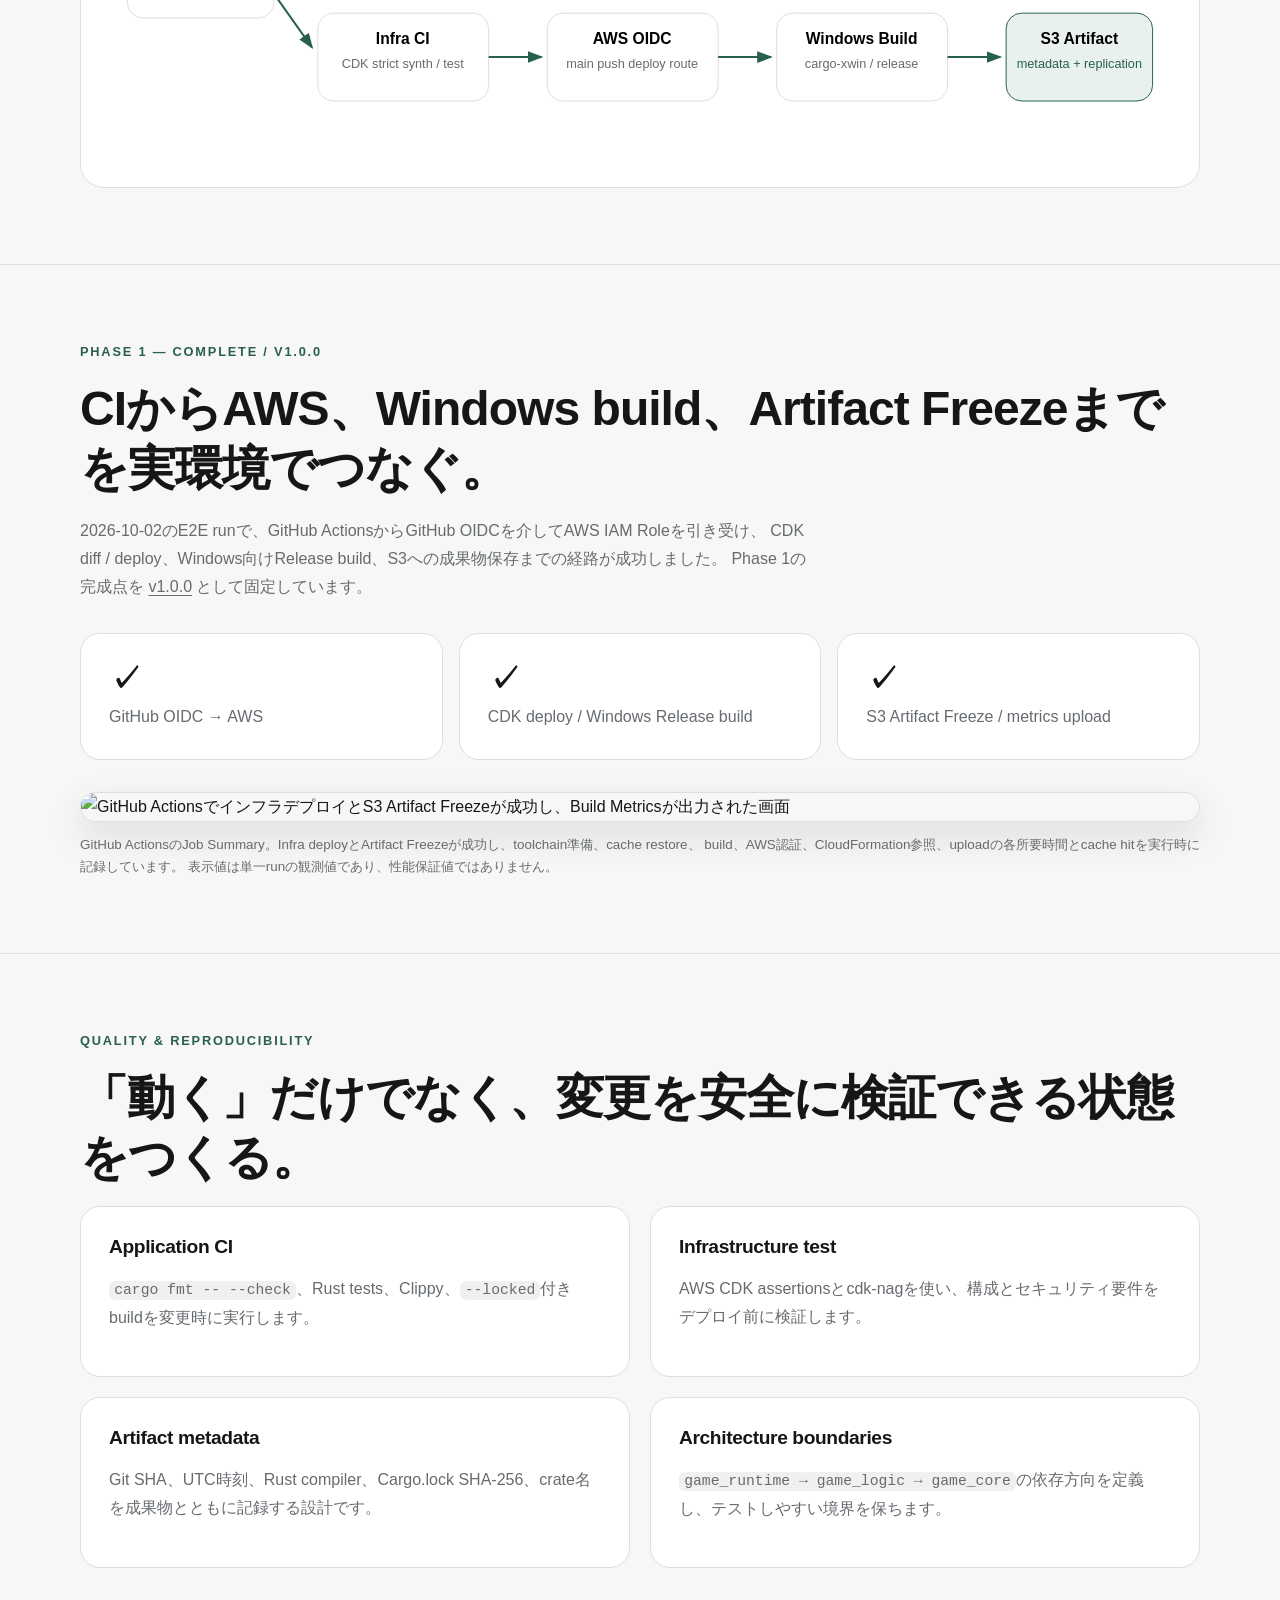
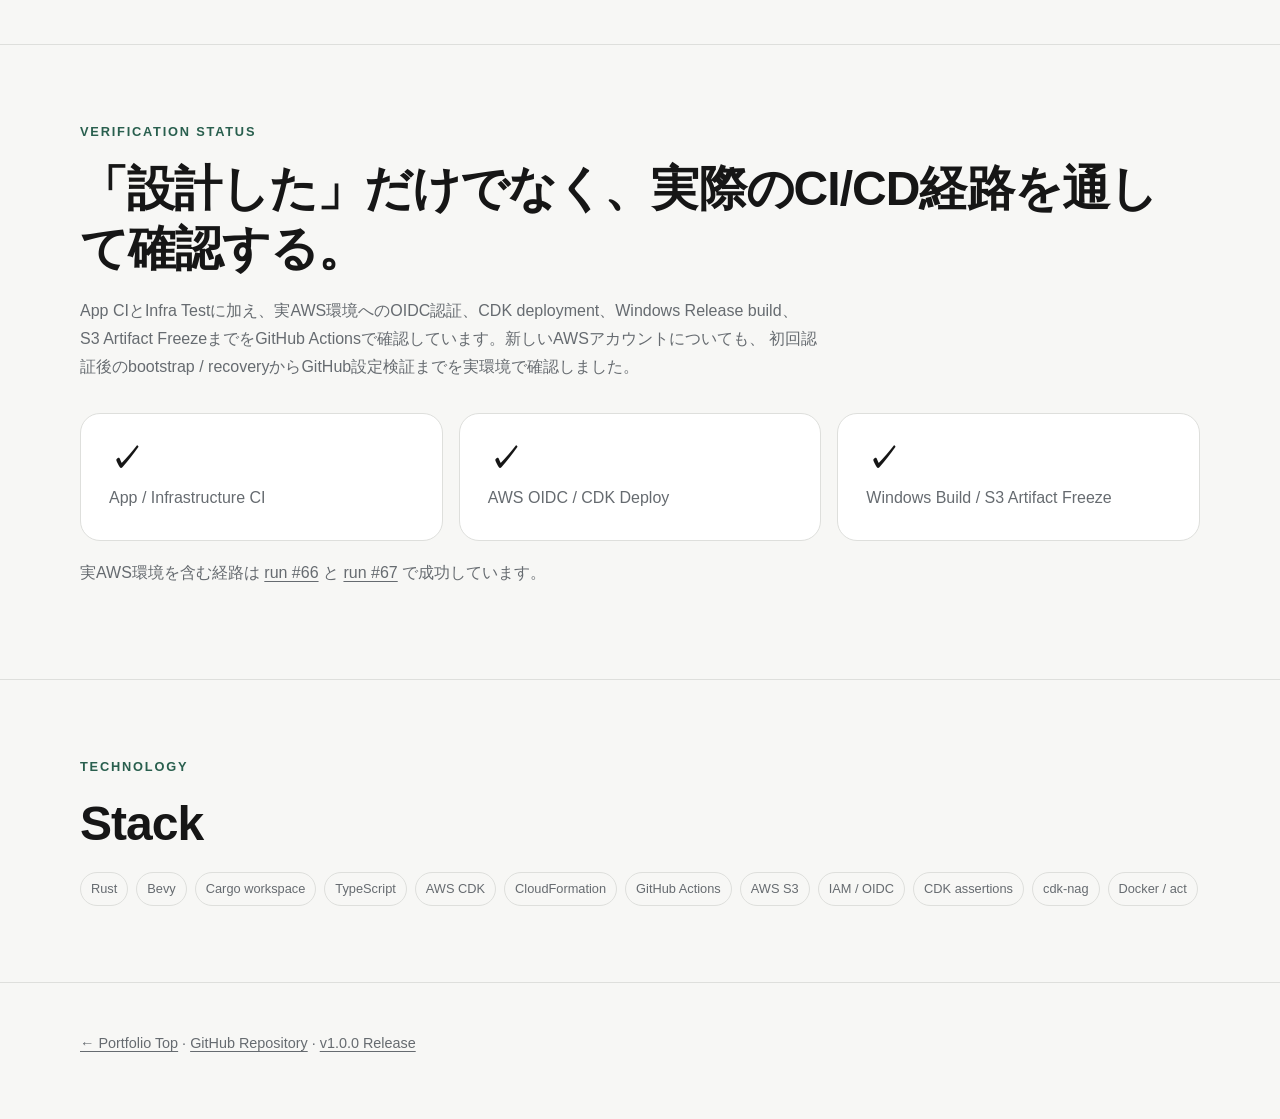
==== commit dd7dee28: "Link improvement proposals from bevy.html" ====
--- a/bevy.html
+++ b/bevy.html
@@ -13,6 +13,7 @@
     <a class="brand" href="index.html">Shin Sasaki</a>
     <nav class="nav-links">
       <a href="index.html#projects">Projects</a>
+      <a href="improvements.html">Improvements</a>
       <a href="rdp.html">RDP</a>
       <a href="https://github.com/sasakisenhi/Bevy_AWS_lesson">GitHub Repo</a>
     </nav>
--- a/assets/styles.css
+++ b/assets/styles.css
@@ -144,3 +144,24 @@
   font-size: .82rem;
   line-height: 1.55;
 }
+
+
+.wide-shot {
+  margin: 32px 0 0;
+}
+.wide-shot img {
+  display: block;
+  width: 100%;
+  height: auto;
+  border: 1px solid var(--line);
+  border-radius: 16px;
+  box-shadow: 0 14px 36px rgba(22, 22, 22, .12);
+}
+.wide-shot figcaption {
+  margin-top: 12px;
+  color: var(--muted);
+  font-size: .84rem;
+  line-height: 1.6;
+}
+
+/* Bevy v1.0.0 portfolio evidence asset. */
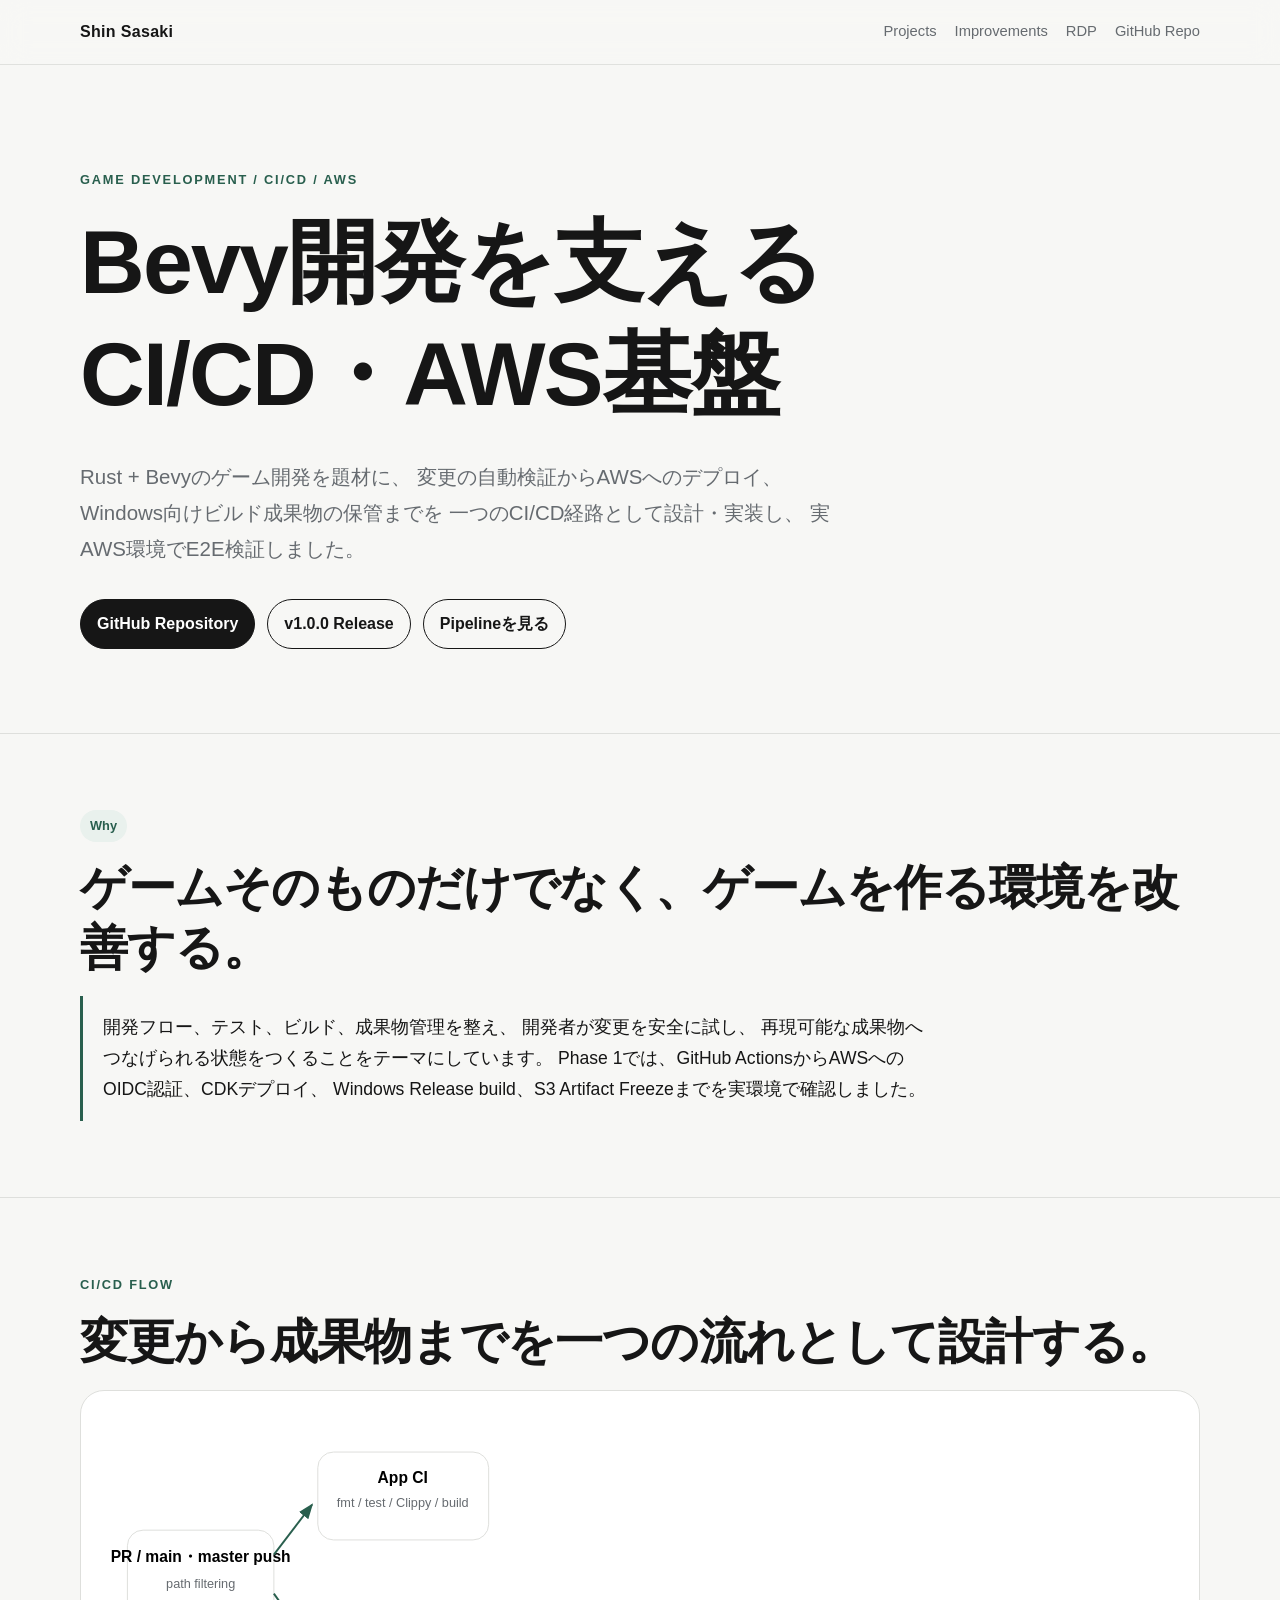
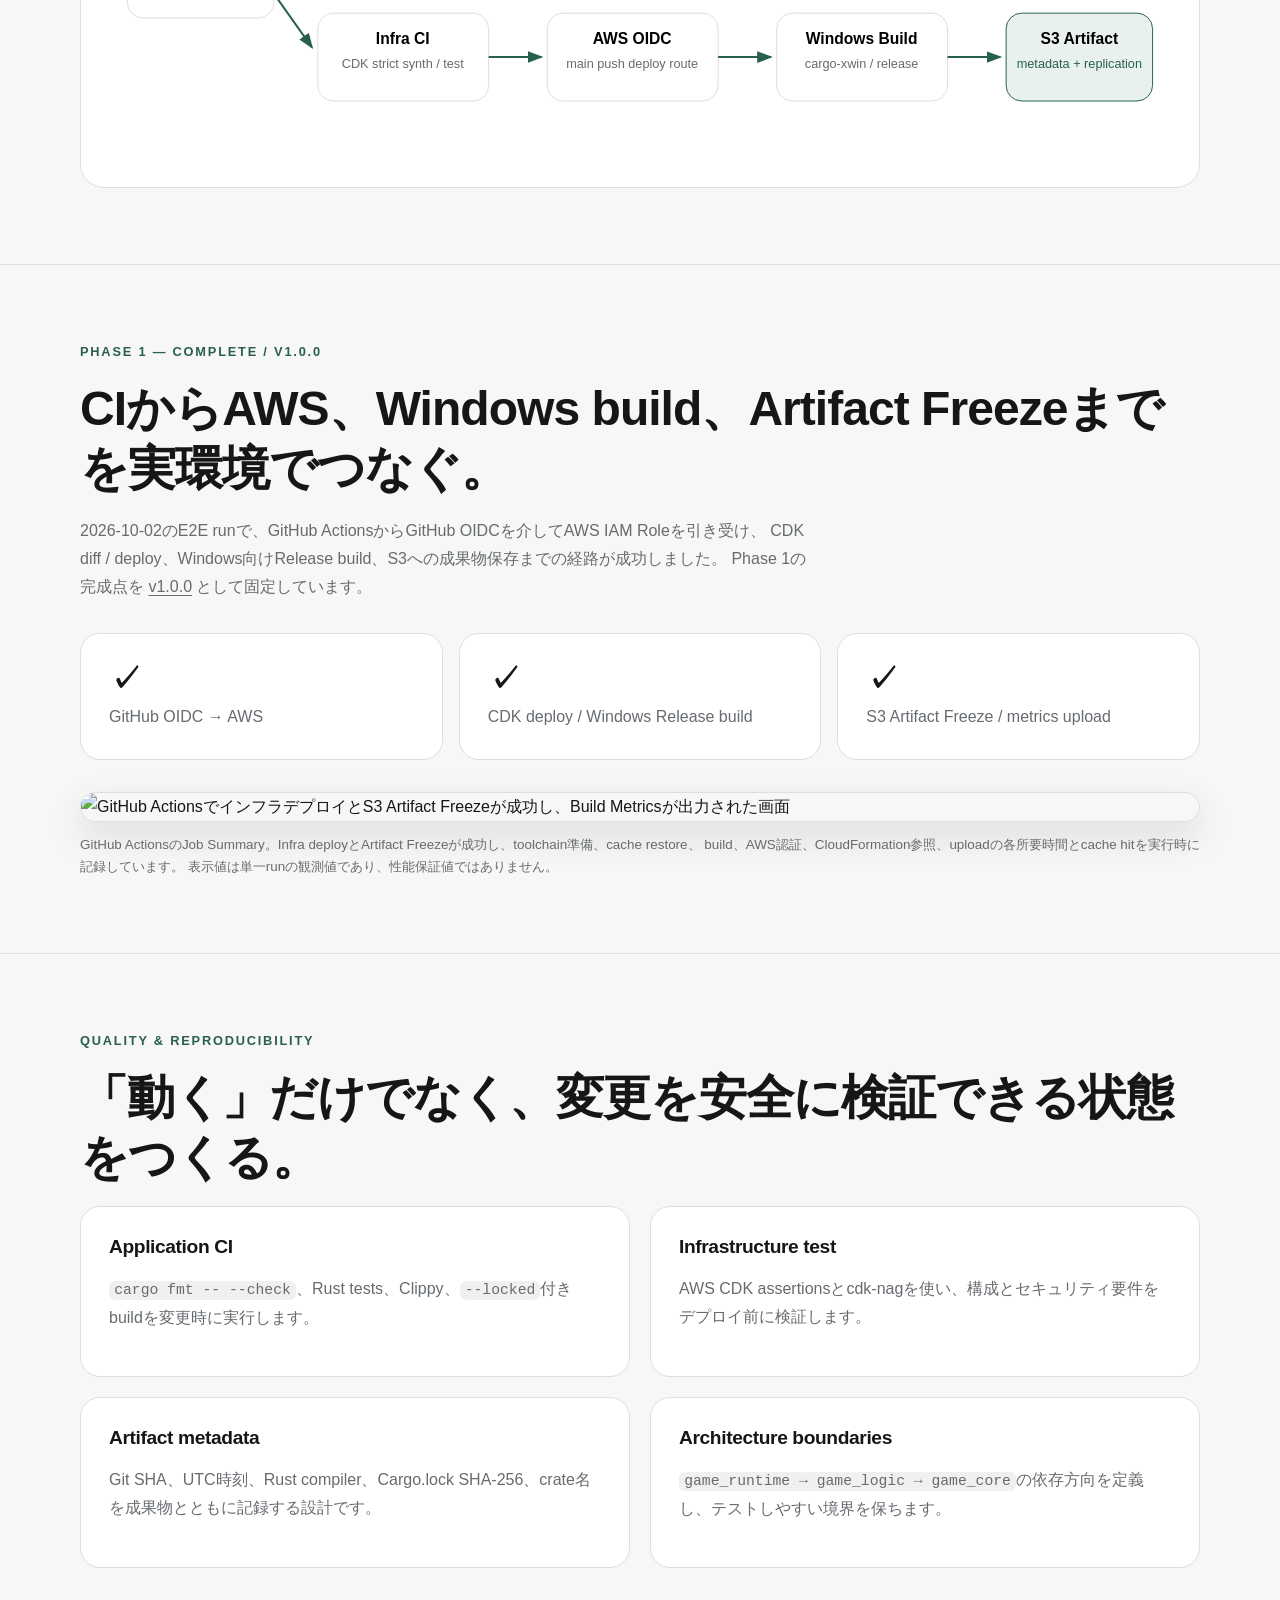
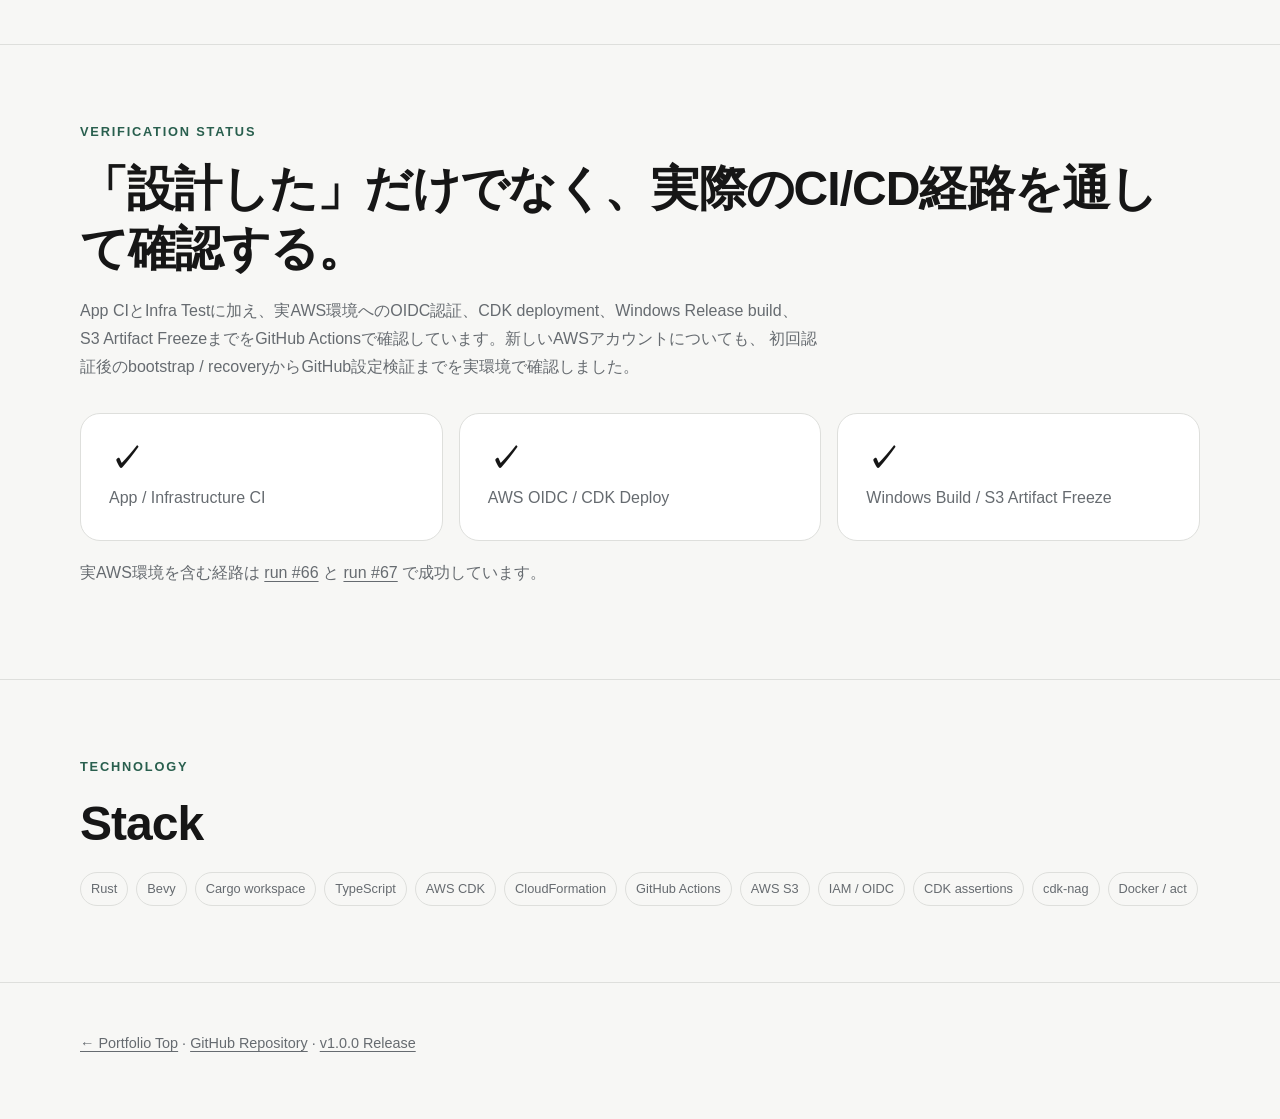
==== commit 30a77303: "Refine semantic line breaks on Bevy page" ====
--- a/bevy.html
+++ b/bevy.html
@@ -26,8 +26,10 @@
       <p class="eyebrow">Game Development / CI/CD / AWS</p>
       <h1>Bevy開発を支えるCI/CD・AWS基盤</h1>
       <p class="lead">
-        Rust + Bevyのゲーム開発を題材に、変更の自動検証からAWSへのデプロイ、
-        Windows向けビルド成果物の保管までを一つのCI/CD経路として設計・実装し、実AWS環境でE2E検証しました。
+        <span class="phrase">Rust + Bevyのゲーム開発を題材に、</span>
+        <span class="phrase">変更の自動検証からAWSへのデプロイ、Windows向けビルド成果物の保管までを</span>
+        <span class="phrase">一つのCI/CD経路として設計・実装し、</span>
+        <span class="phrase">実AWS環境でE2E検証しました。</span>
       </p>
       <div class="hero-actions">
         <a class="button primary" href="https://github.com/sasakisenhi/Bevy_AWS_lesson">GitHub Repository</a>
@@ -42,9 +44,11 @@
       <span class="kicker">Why</span>
       <h2 style="margin-top:16px;">ゲームそのものだけでなく、ゲームを作る環境を改善する。</h2>
       <div class="callout">
-        開発フロー、テスト、ビルド、成果物管理を整え、
-        開発者が変更を安全に試し、再現可能な成果物へつなげられる状態をつくることをテーマにしています。
-        Phase 1では、GitHub ActionsからAWSへのOIDC認証、CDKデプロイ、Windows Release build、S3 Artifact Freezeまでを実環境で確認しました。
+        <span class="phrase">開発フロー、テスト、ビルド、成果物管理を整え、</span>
+        <span class="phrase">開発者が変更を安全に試し、</span>
+        <span class="phrase">再現可能な成果物へつなげられる状態をつくることをテーマにしています。</span>
+        <span class="phrase">Phase 1では、GitHub ActionsからAWSへのOIDC認証、CDKデプロイ、</span>
+        <span class="phrase">Windows Release build、S3 Artifact Freezeまでを実環境で確認しました。</span>
       </div>
     </div>
   </section>
@@ -101,9 +105,9 @@
       <p class="eyebrow">Phase 1 — Complete / v1.0.0</p>
       <h2>CIからAWS、Windows build、Artifact Freezeまでを実環境でつなぐ。</h2>
       <p class="section-intro">
-        2026-10-02のE2E runで、GitHub ActionsからGitHub OIDCを介してAWS IAM Roleを引き受け、
-        CDK diff / deploy、Windows向けRelease build、S3への成果物保存までの経路が成功しました。
-        Phase 1の完成点を <a href="https://github.com/sasakisenhi/Bevy_AWS_lesson/releases/tag/v1.0.0">v1.0.0</a> として固定しています。
+        <span class="phrase">2026-10-02のE2E runで、GitHub ActionsからGitHub OIDCを介してAWS IAM Roleを引き受け、</span>
+        <span class="phrase">CDK diff / deploy、Windows向けRelease build、S3への成果物保存までの経路が成功しました。</span>
+        <span class="phrase">Phase 1の完成点を <a href="https://github.com/sasakisenhi/Bevy_AWS_lesson/releases/tag/v1.0.0">v1.0.0</a> として固定しています。</span>
       </p>
       <div class="grid-3">
         <div class="card"><div class="metric">✓</div><div class="muted">GitHub OIDC → AWS</div></div>
--- a/assets/styles.css
+++ b/assets/styles.css
@@ -165,3 +165,145 @@
 }
 
 /* Bevy v1.0.0 portfolio evidence asset. */
+
+
+/* Improvement proposals */
+.status-strip {
+  display: flex;
+  flex-wrap: wrap;
+  gap: 10px;
+  margin-top: 28px;
+}
+.status-strip span {
+  padding: 7px 11px;
+  border: 1px solid var(--line);
+  border-radius: 999px;
+  background: var(--surface);
+  color: var(--muted);
+  font-size: .82rem;
+}
+.status-strip strong { color: var(--text); }
+.proposal-lead {
+  display: grid;
+  grid-template-columns: minmax(0, 1fr) 220px;
+  gap: 28px;
+  align-items: start;
+  margin: 28px 0;
+}
+.proposal-lead p { color: var(--muted); }
+.proposal-metric {
+  background: var(--surface);
+  border: 1px solid var(--line);
+  border-radius: 20px;
+  padding: 26px;
+}
+.proposal-grid { margin-top: 20px; }
+.compact-list li {
+  padding: 10px 0;
+  color: var(--muted);
+}
+.card .meta {
+  color: var(--accent);
+  font-size: .78rem;
+  font-weight: 700;
+  letter-spacing: .1em;
+  text-transform: uppercase;
+  margin-bottom: 10px;
+}
+.proposal-status {
+  margin-top: 24px;
+  color: var(--muted);
+  font-size: .9rem;
+}
+.test-pyramid {
+  display: flex;
+  flex-direction: column;
+  align-items: center;
+  gap: 7px;
+  margin: 34px auto;
+  max-width: 760px;
+}
+.pyramid-layer {
+  display: flex;
+  justify-content: space-between;
+  gap: 18px;
+  padding: 13px 18px;
+  border: 1px solid var(--line);
+  background: var(--surface);
+  border-radius: 12px;
+}
+.pyramid-layer span { color: var(--muted); font-size: .86rem; }
+.layer-e2e { width: 42%; }
+.layer-system { width: 58%; }
+.layer-integration { width: 76%; }
+.layer-unit { width: 100%; background: var(--accent-soft); border-color: #b9d0c6; }
+.pipeline {
+  display: flex;
+  align-items: stretch;
+  gap: 10px;
+}
+.proposal-pipeline {
+  margin: 34px 0;
+  overflow-x: auto;
+  padding-bottom: 6px;
+}
+.pipeline-node {
+  min-width: 150px;
+  padding: 18px 16px;
+  border: 1px solid var(--line);
+  border-radius: 16px;
+  background: var(--surface);
+}
+.pipeline-node strong { display: block; margin-bottom: 5px; }
+.pipeline-node span { color: var(--muted); font-size: .82rem; }
+.pipeline-arrow {
+  display: flex;
+  align-items: center;
+  color: var(--accent);
+  font-size: 1.35rem;
+  font-weight: 700;
+}
+.accent-node { background: var(--accent-soft); border-color: #b9d0c6; }
+.related-card { border-color: #b9d0c6; }
+.proposal-quote { margin: 30px 0; }
+.platform-map {
+  margin: 34px 0;
+  padding: 26px;
+  border: 1px solid var(--line);
+  border-radius: 24px;
+  background: var(--surface);
+  text-align: center;
+}
+.platform-users {
+  display: grid;
+  grid-template-columns: repeat(2, minmax(0,1fr));
+  gap: 14px;
+}
+.platform-arrow {
+  color: var(--accent);
+  font-size: 1.5rem;
+  margin: 10px 0;
+}
+.platform-core {
+  border: 1px solid #b9d0c6;
+  background: var(--accent-soft);
+  border-radius: 18px;
+  padding: 22px;
+}
+.platform-tags { justify-content: center; }
+.platform-outcome {
+  color: var(--muted);
+  font-size: .9rem;
+}
+.flow-3 { grid-template-columns: repeat(3, minmax(0,1fr)); }
+
+@media (max-width: 800px) {
+  .proposal-lead { grid-template-columns: 1fr; }
+  .proposal-metric { max-width: 320px; }
+  .platform-users { grid-template-columns: 1fr; }
+  .flow-3 { grid-template-columns: 1fr; }
+}
+@media (max-width: 600px) {
+  .pyramid-layer { width: 100% !important; }
+  .pipeline-arrow { padding: 0 2px; }
+}
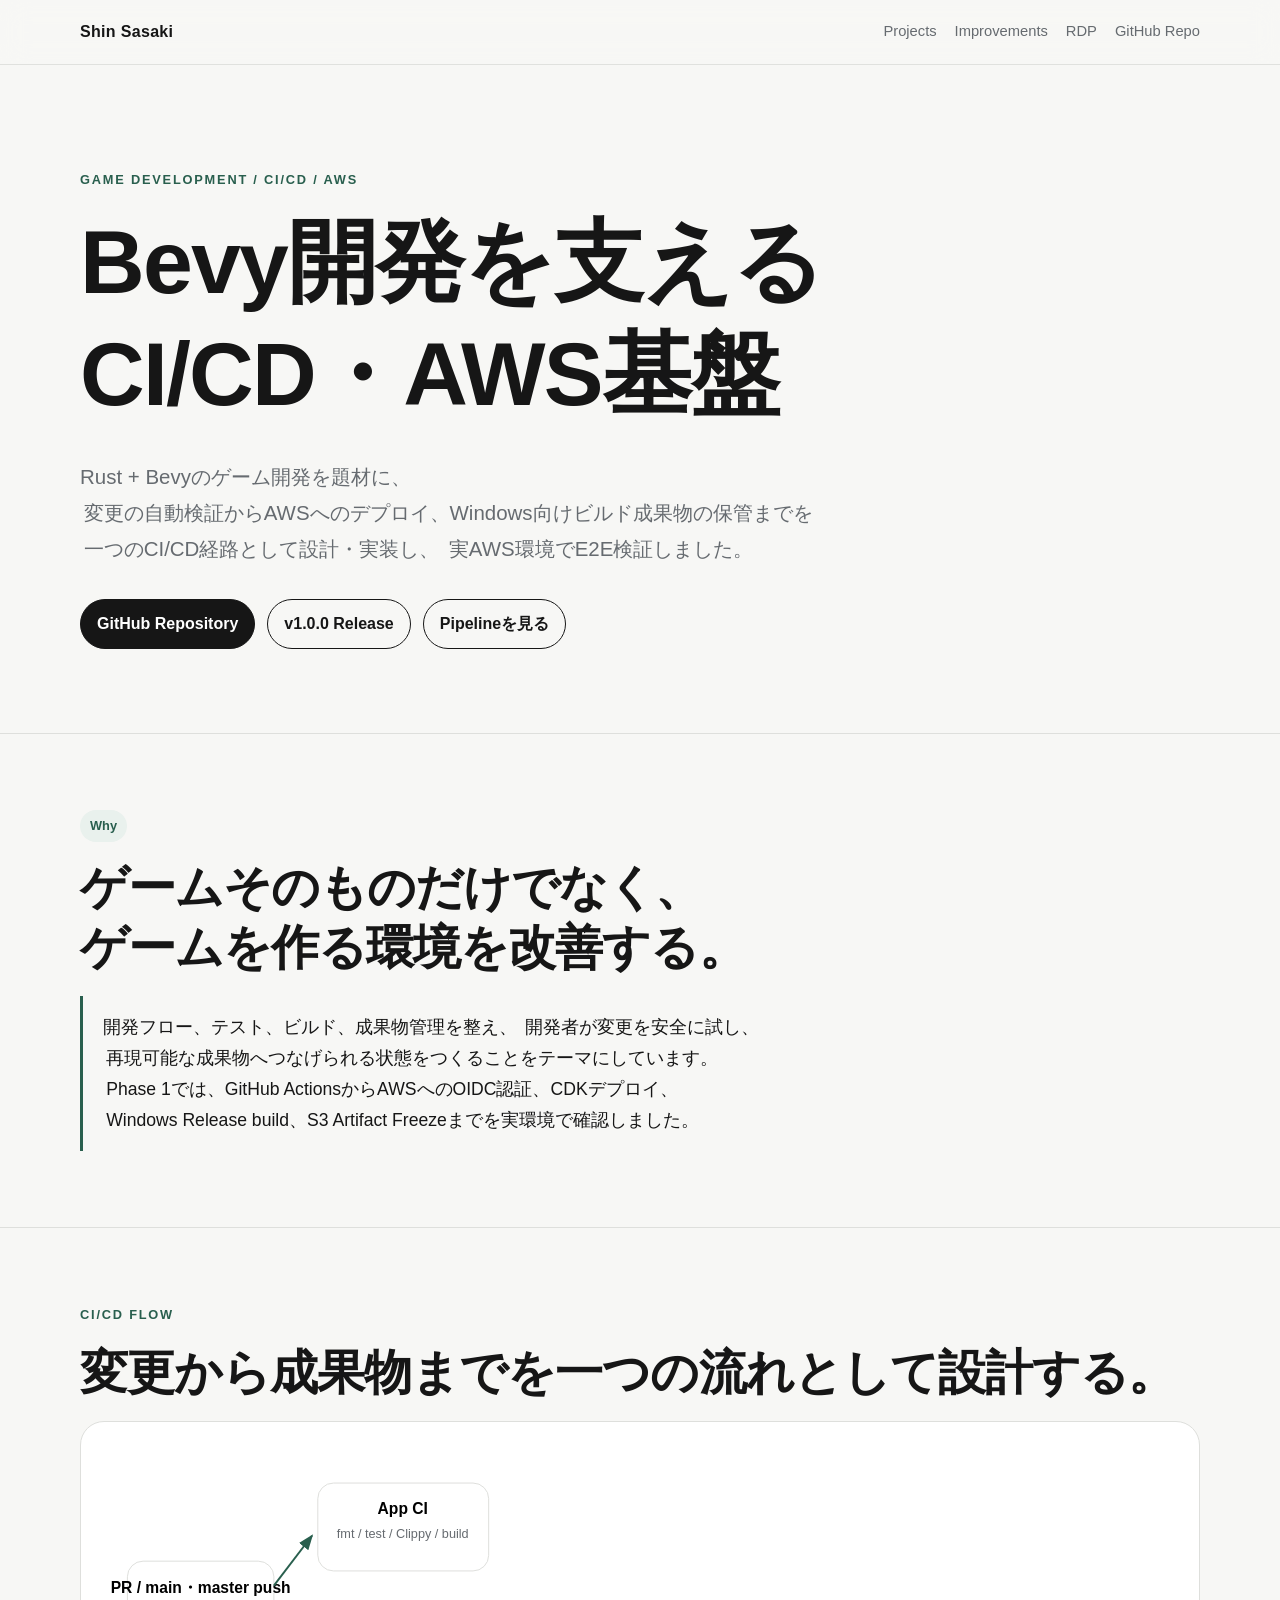
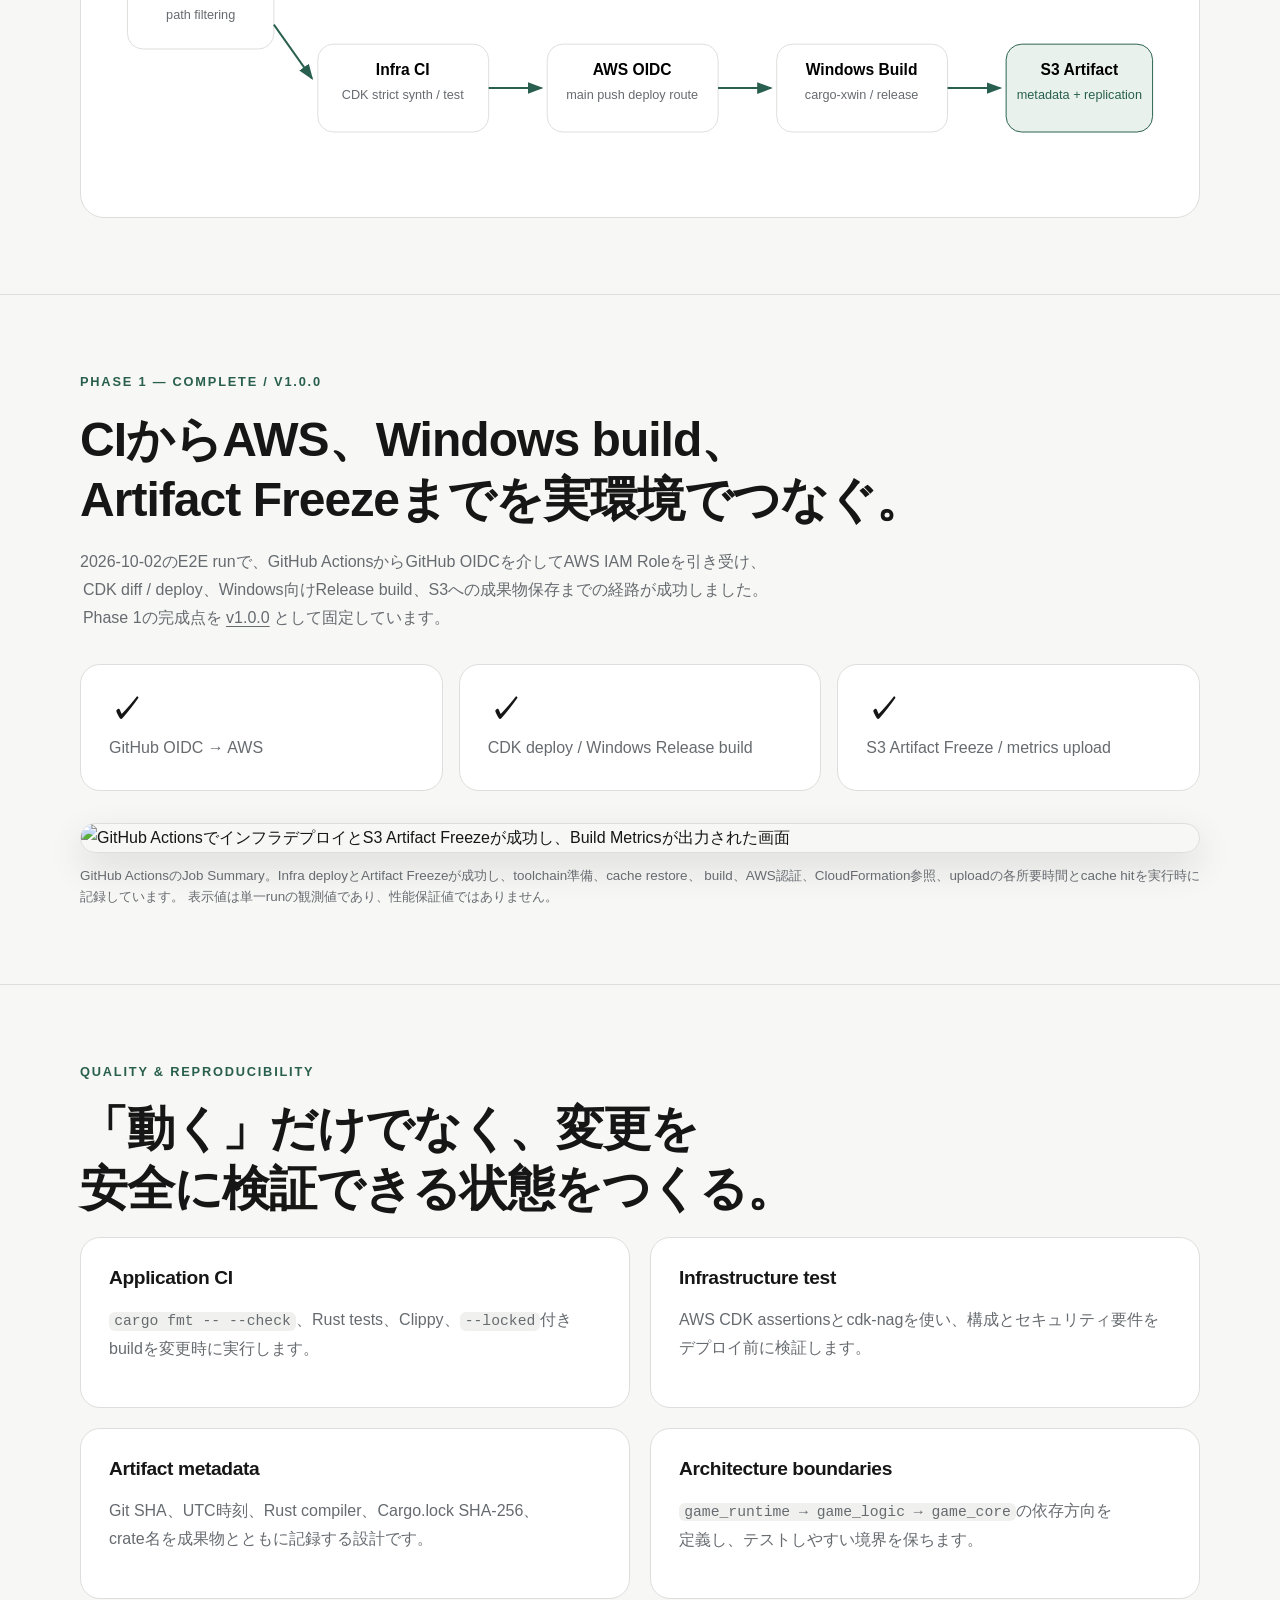
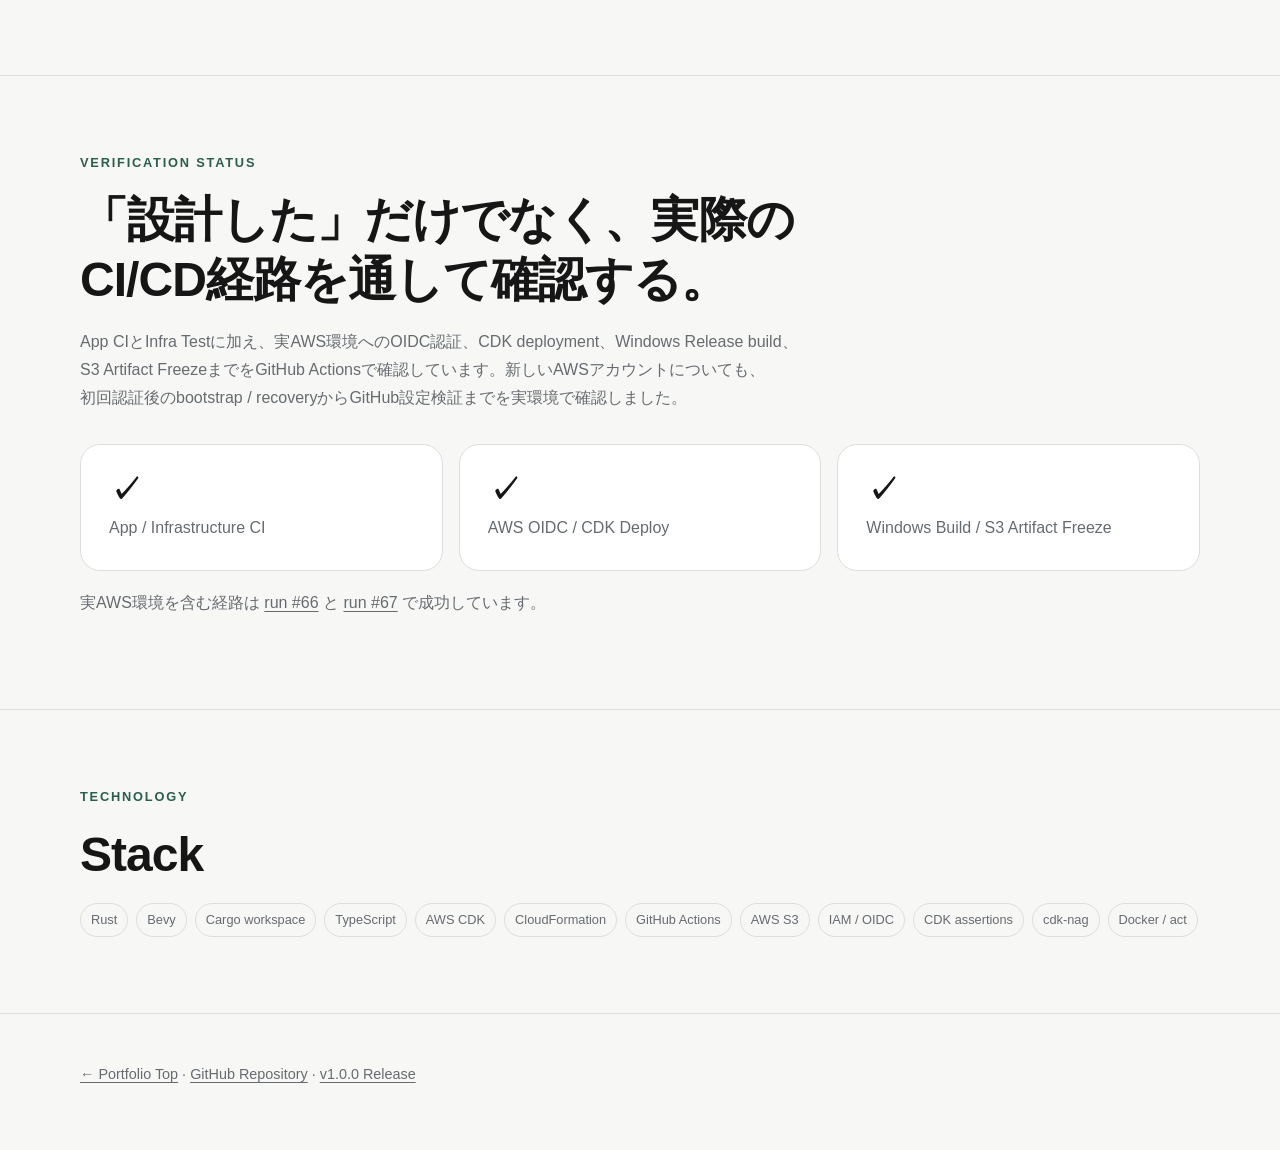
==== commit f686d7a0: "Bust stylesheet cache for bevy.html" ====
--- a/bevy.html
+++ b/bevy.html
@@ -5,7 +5,7 @@
   <meta name="viewport" content="width=device-width, initial-scale=1">
   <meta name="description" content="Bevy開発を支えるCI/CD・AWS基盤 - project overview">
   <title>Bevy CI/CD & AWS Platform | Shin Sasaki</title>
-  <link rel="stylesheet" href="assets/styles.css">
+  <link rel="stylesheet" href="assets/styles.css?v=7">
 </head>
 <body>
 <header class="site-header">
--- a/assets/styles.css
+++ b/assets/styles.css
@@ -307,3 +307,90 @@
   .pyramid-layer { width: 100% !important; }
   .pipeline-arrow { padding: 0 2px; }
 }
+
+
+/* Semantic Japanese line wrapping */
+h1, h2, h3 {
+  text-wrap: balance;
+}
+p, li, figcaption, .callout, .muted {
+  text-wrap: pretty;
+  line-break: strict;
+  word-break: normal;
+}
+.phrase {
+  display: inline-block;
+  max-width: 100%;
+}
+.phrase + .phrase {
+  margin-left: .18em;
+}
+
+@media (max-width: 600px) {
+  .phrase {
+    display: inline;
+  }
+  .phrase + .phrase {
+    margin-left: 0;
+  }
+}
+
+
+/* Responsive semantic wrapping for Japanese copy */
+.hero-title {
+  max-width: 1080px;
+  font-size: clamp(2.55rem, 6.2vw, 5.2rem);
+}
+.hero-title .headline-segment {
+  display: block;
+  width: max-content;
+  max-width: 100%;
+}
+.keep-together {
+  white-space: nowrap;
+}
+
+@supports (word-break: auto-phrase) {
+  h1, h2, h3,
+  .lead, .section-intro,
+  .card p, .callout, .muted,
+  .phrase {
+    word-break: auto-phrase;
+  }
+}
+
+@media (max-width: 800px) {
+  .hero-title {
+    font-size: clamp(2.45rem, 10vw, 4.2rem);
+  }
+  .hero-title .headline-segment {
+    display: inline;
+    width: auto;
+  }
+}
+
+@media (max-width: 520px) {
+  .hero-title {
+    font-size: clamp(2.2rem, 11vw, 2.8rem);
+  }
+}
+
+
+/* Hard guard for desktop hero headline */
+@media (min-width: 801px) {
+  .hero-title .headline-segment {
+    display: block;
+    width: auto;
+    max-width: none;
+    white-space: nowrap;
+  }
+}
+
+@media (max-width: 800px) {
+  .hero-title .headline-segment {
+    display: inline;
+    width: auto;
+    max-width: 100%;
+    white-space: normal;
+  }
+}
